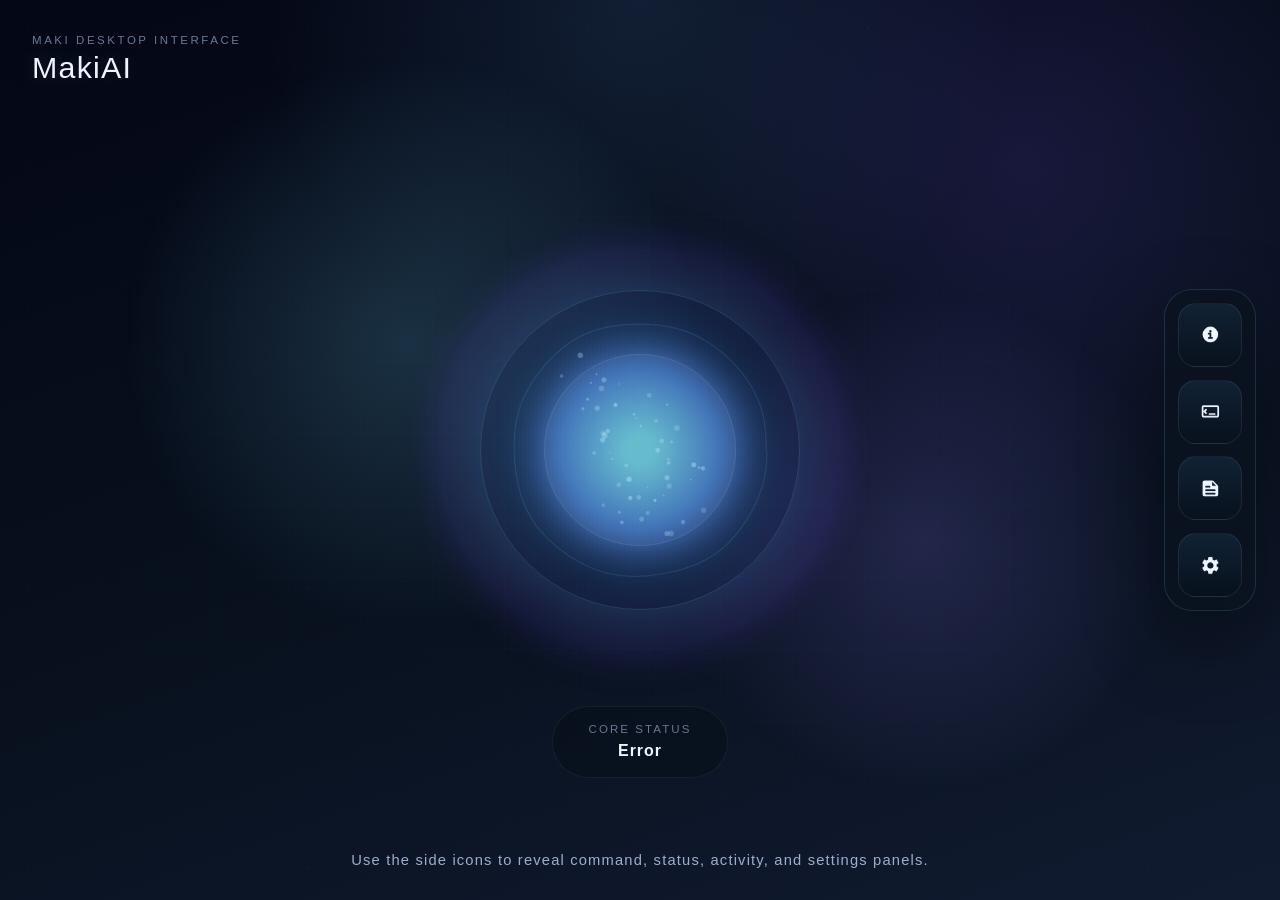
==== gui/web_ui/index.html @ 8d262a79 "Implement Reusable Modal for Forms" ====
<!DOCTYPE html>
<html lang="en">
<head>
    <meta charset="UTF-8">
    <meta name="viewport" content="width=device-width, initial-scale=1.0">
    <title>Maki Desktop UI</title>
    <link
        href="https://cdn.jsdelivr.net/npm/bootstrap@5.3.3/dist/css/bootstrap.min.css"
        rel="stylesheet"
        integrity="sha384-QWTKZyjpPEjISv5WaRU9OFeRpok6YctnYmDr5pNlyT2bRjXh0JMhjY6hW+ALEwIH"
        crossorigin="anonymous"
    >
    <link rel="stylesheet" href="./css/style.css">
</head>
<body>
    <div class="app-shell">
        <div class="background-grid"></div>
        <div class="background-glow background-glow-a"></div>
        <div class="background-glow background-glow-b"></div>

        <button
            class="scene-backdrop"
            id="scene-backdrop"
            type="button"
            aria-label="Close open panels"
            hidden
        ></button>

        <nav class="control-dock glass-panel" aria-label="Interface controls">
            <button
                class="dock-button"
                id="status-toggle"
                data-panel-target="status-panel"
                type="button"
                aria-label="Toggle status panel"
                aria-controls="status-panel"
                aria-expanded="false"
                title="Status"
            >
                <svg viewBox="0 0 24 24" aria-hidden="true">
                    <path d="M12 3a9 9 0 1 0 9 9 9.01 9.01 0 0 0-9-9Zm0 4a1.4 1.4 0 1 1-1.4 1.4A1.4 1.4 0 0 1 12 7Zm2 10h-4a1 1 0 0 1 0-2h1v-3h-1a1 1 0 0 1 0-2h2a1 1 0 0 1 1 1v4h1a1 1 0 0 1 0 2Z"></path>
                </svg>
            </button>
            <button
                class="dock-button"
                id="command-toggle"
                data-panel-target="command-panel"
                type="button"
                aria-label="Toggle command panel"
                aria-controls="command-panel"
                aria-expanded="false"
                title="Command"
            >
                <svg viewBox="0 0 24 24" aria-hidden="true">
                    <path d="M4 5h16a2 2 0 0 1 2 2v10a2 2 0 0 1-2 2H4a2 2 0 0 1-2-2V7a2 2 0 0 1 2-2Zm0 2v10h16V7Zm3.71 2.29a1 1 0 0 1 0 1.42L6.41 12l1.3 1.29a1 1 0 0 1-1.42 1.42l-2-2a1 1 0 0 1 0-1.42l2-2a1 1 0 0 1 1.42 0ZM11 14h6a1 1 0 0 1 0 2h-6a1 1 0 0 1 0-2Z"></path>
                </svg>
            </button>
            <button
                class="dock-button"
                id="activity-toggle"
                data-panel-target="activity-panel"
                type="button"
                aria-label="Toggle recent activity panel"
                aria-controls="activity-panel"
                aria-expanded="false"
                title="Activity"
            >
                <svg viewBox="0 0 24 24" aria-hidden="true">
                    <path d="M5 3a2 2 0 0 0-2 2v14a2 2 0 0 0 2 2h14a2 2 0 0 0 2-2V9.83a2 2 0 0 0-.59-1.41l-4.83-4.83A2 2 0 0 0 14.17 3Zm9 1.41L18.59 9H15a1 1 0 0 1-1-1Zm-7 8.59h10a1 1 0 0 1 0 2H7a1 1 0 0 1 0-2Zm0-4h4a1 1 0 0 1 0 2H7a1 1 0 0 1 0-2Zm0 8h10a1 1 0 0 1 0 2H7a1 1 0 0 1 0-2Z"></path>
                </svg>
            </button>
            <button
                class="dock-button"
                id="settings-toggle"
                data-panel-target="settings-panel"
                type="button"
                aria-label="Toggle settings panel"
                aria-controls="settings-panel"
                aria-expanded="false"
                title="Settings"
            >
                <svg viewBox="0 0 24 24" aria-hidden="true">
                    <path d="M19.14 12.94c.04-.3.06-.61.06-.94 0-.32-.02-.64-.07-.94l2.03-1.58a.49.49 0 0 0 .12-.61l-1.92-3.32a.488.488 0 0 0-.59-.22l-2.39.96c-.5-.38-1.03-.7-1.62-.94l-.36-2.54a.484.484 0 0 0-.48-.41h-3.84c-.24 0-.43.17-.47.41l-.36 2.54c-.59.24-1.13.57-1.62.94l-2.39-.96c-.22-.08-.47 0-.59.22L2.74 8.87c-.12.21-.08.47.12.61l2.03 1.58c-.05.3-.09.63-.09.94s.02.64.07.94l-2.03 1.58a.49.49 0 0 0-.12.61l1.92 3.32c.12.22.37.29.59.22l2.39-.96c.5.38 1.03.7 1.62.94l.36 2.54c.05.24.24.41.48.41h3.84c.24 0 .44-.17.47-.41l.36-2.54c.59-.24 1.13-.56 1.62-.94l2.39.96c.22.08.47 0 .59-.22l1.92-3.32c.12-.22.07-.47-.12-.61l-2.01-1.58zM12 15.6c-1.98 0-3.6-1.62-3.6-3.6s1.62-3.6 3.6-3.6 3.6 1.62 3.6 3.6-1.62 3.6-3.6 3.6z"></path>
                </svg>
            </button>
        </nav>

        <main class="scene-shell">
            <div class="scene-brand">
                <p class="scene-kicker mb-0">Maki Desktop Interface</p>
                <h1 class="brand-title mb-0">MakiAI</h1>
            </div>

            <section class="orb-stage" id="orb-stage">
                <canvas id="orb-canvas" aria-hidden="true"></canvas>
                <div class="orb-core-ring orb-core-ring-outer"></div>
                <div class="orb-core-ring orb-core-ring-inner"></div>
                <div class="orb-caption">
                    <span class="orb-caption-label">Core Status</span>
                    <strong id="orb-caption-value">Ready</strong>
                </div>
            </section>

            <p class="scene-hint mb-0">Use the side icons to reveal command, status, activity, and settings panels.</p>
        </main>

        <aside class="panel-sheet panel-sheet-status glass-panel" id="status-panel" hidden>
            <div class="panel-header">
                <div>
                    <p class="panel-kicker mb-1">System Status</p>
                    <h2 class="panel-title mb-0">Assistant state</h2>
                </div>
                <button class="panel-close" type="button" data-close-panel aria-label="Close status panel">
                    <span aria-hidden="true">&times;</span>
                </button>
            </div>

            <div class="panel-body">
                <div class="status-pill status-pill-panel" id="status-pill" data-state="ready">
                    <span class="status-dot"></span>
                    <span id="status-label">Preparing desktop bridge...</span>
                </div>

                <div class="status-card-grid">
                    <article class="status-card glass-subpanel">
                        <span class="status-card-label">Mode</span>
                        <strong id="status-mode">Desktop Interface</strong>
                    </article>
                    <article class="status-card glass-subpanel">
                        <span class="status-card-label">Session</span>
                        <strong>Live Native Bridge</strong>
                    </article>
                </div>
            </div>
        </aside>

        <aside class="panel-sheet panel-sheet-command glass-panel" id="command-panel" hidden>
            <div class="panel-header">
                <div>
                    <p class="panel-kicker mb-1">Command Console</p>
                    <h2 class="panel-title mb-0">Send a message to Maki</h2>
                </div>
                <button class="panel-close" type="button" data-close-panel aria-label="Close command panel">
                    <span aria-hidden="true">&times;</span>
                </button>
            </div>

            <div class="panel-body">
                <p class="panel-copy mb-0">
                    Voice standby is active. Type here to send manual commands or questions.
                </p>

                <div class="command-input-group">
                    <button
                        class="btn action-btn mic-btn"
                        id="mic-button"
                        type="button"
                        aria-label="Pause voice standby"
                        title="Pause voice standby"
                    >
                        <svg viewBox="0 0 24 24" aria-hidden="true">
                            <path d="M12 15a3 3 0 0 0 3-3V7a3 3 0 1 0-6 0v5a3 3 0 0 0 3 3Zm5-3a1 1 0 1 1 2 0 7 7 0 0 1-6 6.93V21h3a1 1 0 1 1 0 2H8a1 1 0 1 1 0-2h3v-2.07A7 7 0 0 1 5 12a1 1 0 0 1 2 0 5 5 0 0 0 10 0Z"></path>
                        </svg>
                    </button>
                    <input
                        type="text"
                        class="form-control command-input"
                        id="command-input"
                        placeholder="Type a command, question, or note for Maki..."
                        autocomplete="off"
                    >
                    <button class="btn action-btn send-btn" id="send-button" type="button">
                        <span>Send</span>
                        <svg viewBox="0 0 24 24" aria-hidden="true">
                            <path d="M3.4 20.4 21 12 3.4 3.6 3 10l12 2-12 2 .4 6.4Z"></path>
                        </svg>
                    </button>
                </div>
            </div>
        </aside>

        <aside class="panel-sheet panel-sheet-activity glass-panel" id="activity-panel" hidden>
            <div class="panel-header">
                <div>
                    <p class="panel-kicker mb-1">Recent Activity</p>
                    <h2 class="panel-title mb-0">Current desktop session</h2>
                </div>
                <div class="panel-actions">
                    <span class="activity-count" id="activity-count">0</span>
                    <button class="panel-close" type="button" data-close-panel aria-label="Close activity panel">
                        <span aria-hidden="true">&times;</span>
                    </button>
                </div>
            </div>

            <div class="panel-body panel-body-scroll" id="activity-scroll-wrap">
                <ul class="activity-list" id="activity-list" aria-live="polite"></ul>
            </div>
        </aside>

        <aside class="panel-sheet panel-sheet-settings glass-panel" id="settings-panel" hidden>
            <div class="panel-header">
                <div>
                    <p class="panel-kicker mb-1">Preferences & Core Config</p>
                    <h2 class="panel-title mb-0">Settings</h2>
                </div>
                <button class="panel-close" type="button" data-close-panel aria-label="Close settings panel">
                    <span aria-hidden="true">&times;</span>
                </button>
            </div>

            <div class="panel-body panel-body-scroll" id="settings-scroll-wrap">
                <form id="settings-form" class="settings-form" onsubmit="event.preventDefault();">
                    
                    <div class="settings-group glass-subpanel">
                        <h3 class="settings-group-title">
                            <svg viewBox="0 0 24 24" class="group-icon"><path d="M12 2a5 5 0 1 0 5 5 5 5 0 0 0-5-5Zm0 12c-4.42 0-8 2.69-8 6v2h16v-2c0-3.31-3.58-6-8-6Z"/></svg>
                            General & Voice Controls
                        </h3>
                        <div class="form-item">
                            <label for="setting-app-name" class="form-label">Assistant Name</label>
                            <input type="text" id="setting-app-name" class="form-control" placeholder="MakiAI">
                        </div>
                        <div class="form-item">
                            <label for="setting-wake-word" class="form-label">Wake Word</label>
                            <input type="text" id="setting-wake-word" class="form-control" placeholder="Hey Maki">
                        </div>
                        <div class="form-item">
                            <label for="setting-ptt-hotkey" class="form-label">Push-to-Talk (PTT) Hotkey</label>
                            <input type="text" id="setting-ptt-hotkey" class="form-control" placeholder="right alt">
                            <small class="form-hint">Hold to talk with lapel mic (e.g. right alt, ctrl+space, f8)</small>
                        </div>
                    </div>

                    <div class="settings-group glass-subpanel">
                        <h3 class="settings-group-title">
                            <svg viewBox="0 0 24 24" class="group-icon"><path d="M19 3H5a2 2 0 0 0-2 2v14a2 2 0 0 0 2 2h14a2 2 0 0 0 2-2V5a2 2 0 0 0-2-2Zm-7 3a2 2 0 1 1-2 2 2 2 0 0 1 2-2Zm-4 9v-1c0-1.33 2.67-2 4-2s4 .67 4 2v1H8Z"/></svg>
                            AI Intelligence Models
                        </h3>
                        <div class="form-item">
                            <label for="setting-gemini-key" class="form-label">Google Gemini API Key</label>
                            <div class="password-input-wrap">
                                <input type="password" id="setting-gemini-key" class="form-control" placeholder="AIzaSy...">
                                <button type="button" class="btn-toggle-vis" data-target="setting-gemini-key" title="Toggle visibility">&#128065;</button>
                            </div>
                        </div>
                        <div class="form-item">
                            <label for="setting-groq-key" class="form-label">Groq API Key (Fast Fallback)</label>
                            <div class="password-input-wrap">
                                <input type="password" id="setting-groq-key" class="form-control" placeholder="gsk_...">
                                <button type="button" class="btn-toggle-vis" data-target="setting-groq-key" title="Toggle visibility">&#128065;</button>
                            </div>
                        </div>
                    </div>

                    <div class="settings-group glass-subpanel">
                        <h3 class="settings-group-title">
                            <svg viewBox="0 0 24 24" class="group-icon"><path d="M3 9v6h4l5 5V4L7 9H3Zm13.5 3A4.5 4.5 0 0 0 14 7.97v8.05c1.48-.73 2.5-2.25 2.5-4.02ZM14 3.23v2.06c2.89.86 5 3.54 5 6.71s-2.11 5.85-5 6.71v2.06c4.01-.91 7-4.49 7-8.77s-2.99-7.86-7-8.77Z"/></svg>
                            ElevenLabs Voice Synthesis
                        </h3>
                        <div class="form-item">
                            <label for="setting-eleven-key" class="form-label">ElevenLabs API Key</label>
                            <div class="password-input-wrap">
                                <input type="password" id="setting-eleven-key" class="form-control" placeholder="sk_...">
                                <button type="button" class="btn-toggle-vis" data-target="setting-eleven-key" title="Toggle visibility">&#128065;</button>
                            </div>
                        </div>
                        <div class="form-item">
                            <label for="setting-eleven-voice" class="form-label">Voice ID</label>
                            <input type="text" id="setting-eleven-voice" class="form-control" placeholder="CwhRBWXzGAHq8TQ4Fs17">
                        </div>
                        <div class="form-check form-switch mt-2">
                            <input class="form-check-input" type="checkbox" id="setting-tts-fallback" checked>
                            <label class="form-check-label" for="setting-tts-fallback">Enable Local TTS Fallback</label>
                        </div>
                    </div>

                    <div class="settings-group glass-subpanel">
                        <h3 class="settings-group-title">
                            <svg viewBox="0 0 24 24" class="group-icon"><path d="M4 6H2v14c0 1.1.9 2 2 2h14v-2H4V6Zm16-4H8c-1.1 0-2 .9-2 2v12c0 1.1.9 2 2 2h12c1.1 0 2-.9 2-2V4c0-1.1-.9-2-2-2Zm0 14H8V4h12v12Z"/></svg>
                            Knowledge Base
                        </h3>
                        <div class="form-item">
                            <label for="setting-kb-path" class="form-label">Knowledge Base Folder</label>
                            <input type="text" id="setting-kb-path" class="form-control" placeholder="C:\Knowledge-Base">
                        </div>
                    </div>

                    <div class="settings-footer">
                        <div id="settings-status-msg" class="settings-status-msg" hidden></div>
                        <button type="button" class="btn action-btn send-btn w-100" id="save-settings-btn">
                            <span>Save Configuration</span>
                            <svg viewBox="0 0 24 24" aria-hidden="true" style="width: 1.1rem; height: 1.1rem;">
                                <path d="M9 16.17 4.83 12l-1.42 1.41L9 19 21 7l-1.41-1.41L9 16.17Z"/>
                            </svg>
                        </button>
                    </div>

                </form>
            </div>
        </aside>

        <!-- Situational Interactive Modal Component -->
        <div class="modal-overlay" id="interactive-modal-overlay" hidden>
            <div class="interactive-modal glass-panel" id="deadline-modal-card">
                <div class="modal-header">
                    <div class="d-flex align-items-center gap-2">
                        <div class="modal-icon-badge">
                            <svg viewBox="0 0 24 24" class="modal-header-icon"><path d="M19 4h-1V2h-2v2H8V2H6v2H5c-1.11 0-1.99.9-1.99 2L3 20a2 2 0 0 0 2 2h14c1.1 0 2-.9 2-2V6c0-1.1-.9-2-2-2zm0 16H5V10h14v10zm0-12H5V6h14v2zm-7 5h5v5h-5z"/></svg>
                        </div>
                        <div>
                            <p class="panel-kicker mb-0">Situational Action</p>
                            <h3 class="modal-title mb-0" id="modal-heading">Add Deadline</h3>
                        </div>
                    </div>
                    <button class="panel-close" id="modal-close-btn" type="button" aria-label="Close dialog">
                        <span aria-hidden="true">&times;</span>
                    </button>
                </div>

                <div class="modal-body">
                    <form id="deadline-form" onsubmit="event.preventDefault();">
                        <!-- Category Selector Pills -->
                        <div class="form-group mb-3">
                            <label class="form-label text-muted small mb-2">Category</label>
                            <div class="category-pills" id="category-pills">
                                <button type="button" class="category-pill active" data-category="School">
                                    <span class="pill-icon">🎓</span> School
                                </button>
                                <button type="button" class="category-pill" data-category="Work">
                                    <span class="pill-icon">💼</span> Work / Client
                                </button>
                                <button type="button" class="category-pill" data-category="Projects">
                                    <span class="pill-icon">🚀</span> Projects
                                </button>
                                <button type="button" class="category-pill" data-category="Personal">
                                    <span class="pill-icon">👤</span> Personal
                                </button>
                            </div>
                        </div>

                        <!-- Title Input -->
                        <div class="form-group mb-3">
                            <label for="modal-deadline-title" class="form-label text-muted small mb-1">Title / Task</label>
                            <input type="text" id="modal-deadline-title" class="form-control" placeholder="e.g. Capstone Chapter 4 Submission" required>
                        </div>

                        <!-- Date & Time Row -->
                        <div class="row g-2 mb-3">
                            <div class="col-7">
                                <label for="modal-deadline-date" class="form-label text-muted small mb-1">Due Date</label>
                                <input type="date" id="modal-deadline-date" class="form-control" required>
                            </div>
                            <div class="col-5">
                                <label for="modal-deadline-time" class="form-label text-muted small mb-1">Time</label>
                                <input type="time" id="modal-deadline-time" class="form-control" value="23:59">
                            </div>
                        </div>

                        <!-- Priority Selector -->
                        <div class="form-group mb-4">
                            <label class="form-label text-muted small mb-2">Priority</label>
                            <div class="priority-selector" id="priority-selector">
                                <label class="priority-opt">
                                    <input type="radio" name="deadline-priority" value="Low">
                                    <span class="priority-badge low">Low</span>
                                </label>
                                <label class="priority-opt">
                                    <input type="radio" name="deadline-priority" value="Normal" checked>
                                    <span class="priority-badge normal">Normal</span>
                                </label>
                                <label class="priority-opt">
                                    <input type="radio" name="deadline-priority" value="Urgent">
                                    <span class="priority-badge urgent">🔴 Urgent</span>
                                </label>
                            </div>
                        </div>

                        <!-- Footer Actions -->
                        <div class="modal-footer-actions d-flex gap-2 justify-content-end">
                            <button type="button" class="btn btn-outline-secondary modal-btn-cancel" id="modal-cancel-btn">
                                Cancel
                            </button>
                            <button type="button" class="btn action-btn send-btn modal-btn-save" id="modal-save-btn">
                                <span>Save to Deadlines 💾</span>
                            </button>
                        </div>
                    </form>
                </div>
            </div>
        </div>
    </div>

    <script src="./js/orb.js"></script>
    <script src="./js/app.js"></script>
</body>
</html>
---- gui/web_ui/css/style.css ----
:root {
    --bg-0: #040715;
    --bg-1: #08101d;
    --bg-2: #111b30;
    --panel: rgba(10, 18, 30, 0.72);
    --panel-border: rgba(120, 208, 255, 0.16);
    --text-main: #eef5ff;
    --text-soft: #9caecc;
    --text-faint: #697892;
    --accent: #76d7ff;
    --accent-strong: #3eb6ff;
    --accent-warm: #8e7dff;
    --success: #76ffcf;
    --warning: #ffc96e;
    --danger: #ff7a9d;
    --shadow: 0 30px 80px rgba(0, 0, 0, 0.42);
    --glass-blur: blur(22px);
    --radius-xl: 28px;
    --radius-lg: 22px;
    --radius-md: 16px;
    --dock-size: 4rem;
    --transition: 180ms ease;
}

* {
    box-sizing: border-box;
}

html,
body {
    min-height: 100%;
}

body {
    margin: 0;
    color: var(--text-main);
    background:
        radial-gradient(circle at top, rgba(104, 176, 255, 0.12), transparent 34%),
        radial-gradient(circle at 80% 18%, rgba(125, 85, 255, 0.14), transparent 28%),
        linear-gradient(160deg, var(--bg-0) 0%, var(--bg-1) 48%, var(--bg-2) 100%);
    font-family: "Segoe UI Variable", "Bahnschrift", "Segoe UI", sans-serif;
    overflow: auto;
}

body::before {
    position: fixed;
    inset: 0;
    background-image:
        radial-gradient(circle at 20% 20%, rgba(255, 255, 255, 0.07) 0 1px, transparent 1px),
        radial-gradient(circle at 80% 70%, rgba(255, 255, 255, 0.04) 0 1px, transparent 1px);
    background-size: 140px 140px, 180px 180px;
    content: "";
    opacity: 0.28;
    pointer-events: none;
}

.app-shell {
    position: relative;
    min-height: 100vh;
    overflow: auto;
}

.background-grid,
.background-glow {
    pointer-events: none;
    position: absolute;
    inset: 0;
}

.background-grid {
    background-image:
        linear-gradient(rgba(118, 215, 255, 0.035) 1px, transparent 1px),
        linear-gradient(90deg, rgba(118, 215, 255, 0.035) 1px, transparent 1px);
    background-size: 72px 72px;
    mask-image: radial-gradient(circle at center, black 34%, transparent 84%);
    opacity: 0.42;
}

.background-glow-a {
    background: radial-gradient(circle at 32% 38%, rgba(118, 215, 255, 0.18), transparent 28%);
}

.background-glow-b {
    background: radial-gradient(circle at 72% 60%, rgba(142, 125, 255, 0.18), transparent 24%);
}

.scene-backdrop {
    position: fixed;
    inset: 0;
    z-index: 4;
    border: 0;
    padding: 0;
    background: rgba(3, 8, 18, 0.42);
    backdrop-filter: blur(10px);
    -webkit-backdrop-filter: blur(10px);
}

.scene-shell {
    position: relative;
    z-index: 1;
    min-height: 100vh;
    display: flex;
    flex-direction: column;
    align-items: center;
    justify-content: center;
    gap: 1.25rem;
    padding: 2rem 6rem;
    text-align: center;
}

.scene-brand {
    position: absolute;
    top: 2rem;
    left: 2rem;
    text-align: left;
}

.scene-kicker,
.panel-kicker,
.status-card-label {
    color: var(--text-faint);
    font-size: 0.72rem;
    text-transform: uppercase;
    letter-spacing: 0.22em;
}

.brand-title,
.panel-title {
    font-family: "Arial Nova", "Segoe UI Variable", sans-serif;
    letter-spacing: 0.04em;
}

.brand-title {
    font-size: 1.9rem;
    text-shadow: 0 0 22px rgba(118, 215, 255, 0.18);
}

.scene-hint {
    position: absolute;
    bottom: 1.8rem;
    color: var(--text-soft);
    font-size: 0.92rem;
    letter-spacing: 0.08em;
}

.glass-panel,
.glass-subpanel {
    background: var(--panel);
    border: 1px solid var(--panel-border);
    box-shadow: var(--shadow);
    backdrop-filter: var(--glass-blur);
    -webkit-backdrop-filter: var(--glass-blur);
}

.glass-panel {
    border-radius: var(--radius-xl);
}

.glass-subpanel {
    border-radius: var(--radius-lg);
}

.control-dock {
    position: fixed;
    top: 50%;
    right: 1.5rem;
    z-index: 6;
    transform: translateY(-50%);
    display: flex;
    flex-direction: column;
    gap: 0.8rem;
    padding: 0.8rem;
}

.dock-button {
    width: var(--dock-size);
    height: var(--dock-size);
    border: 1px solid rgba(255, 255, 255, 0.08);
    border-radius: 18px;
    background: linear-gradient(180deg, rgba(18, 36, 56, 0.92), rgba(9, 17, 30, 0.92));
    color: var(--text-main);
    display: grid;
    place-items: center;
    transition: transform var(--transition), border-color var(--transition), box-shadow var(--transition), background var(--transition);
}

.dock-button svg {
    width: 1.3rem;
    height: 1.3rem;
    fill: currentColor;
}

.dock-button:hover,
.dock-button:focus-visible,
.dock-button.is-active {
    transform: translateX(-2px);
    border-color: rgba(118, 215, 255, 0.34);
    color: var(--accent);
    box-shadow: 0 16px 32px rgba(0, 0, 0, 0.26);
}

.orb-stage {
    position: relative;
    width: min(72vw, 44rem);
    min-height: min(72vw, 44rem);
    display: grid;
    place-items: center;
}

#orb-canvas {
    width: min(100%, 36rem);
    aspect-ratio: 1;
    display: block;
    filter: saturate(112%);
}

.orb-core-ring {
    position: absolute;
    border-radius: 999px;
    pointer-events: none;
}

.orb-core-ring-outer {
    width: min(56%, 20rem);
    aspect-ratio: 1;
    border: 1px solid rgba(118, 215, 255, 0.16);
    box-shadow: 0 0 60px rgba(118, 215, 255, 0.14);
}

.orb-core-ring-inner {
    width: min(38%, 12rem);
    aspect-ratio: 1;
    border: 1px solid rgba(255, 255, 255, 0.12);
    box-shadow: inset 0 0 28px rgba(255, 255, 255, 0.08);
}

.orb-caption {
    position: absolute;
    bottom: 1.5rem;
    left: 50%;
    transform: translateX(-50%);
    min-width: 11rem;
    padding: 0.9rem 1.1rem;
    border-radius: 999px;
    background: rgba(7, 14, 24, 0.52);
    border: 1px solid rgba(255, 255, 255, 0.06);
}

.orb-caption-label {
    display: block;
    color: var(--text-faint);
    font-size: 0.72rem;
    letter-spacing: 0.18em;
    text-transform: uppercase;
}

.orb-caption strong {
    font-size: 1rem;
    letter-spacing: 0.06em;
}

/* ─── Panel Sheets ────────────────────────────────────────────────────────── */

.panel-sheet {
    position: fixed;
    z-index: 7;
    opacity: 0;
    visibility: hidden;
    pointer-events: none;
    transition: opacity var(--transition), transform var(--transition), visibility var(--transition);
}

.panel-sheet.is-open {
    opacity: 1;
    visibility: visible;
    pointer-events: auto;
}

.panel-sheet-status {
    top: 1.5rem;
    left: 1.5rem;
    width: min(22rem, calc(100vw - 6rem));
    transform: translateY(-12px);
}

.panel-sheet-status.is-open {
    transform: translateY(0);
}

.panel-sheet-command {
    left: 50%;
    bottom: 1.5rem;
    width: min(46rem, calc(100vw - 7rem));
    transform: translateX(-50%) translateY(16px);
}

.panel-sheet-command.is-open {
    transform: translateX(-50%) translateY(0);
}

.panel-sheet-activity {
    top: 1.5rem;
    right: calc(1.5rem + var(--dock-size) + 1rem);
    bottom: 1.5rem;
    width: min(24rem, calc(100vw - 8rem));
    transform: translateX(18px);
    display: flex;
    flex-direction: column;
}

.panel-sheet-activity.is-open {
    transform: translateX(0);
}

.panel-sheet-settings {
    top: 1.5rem;
    right: calc(1.5rem + var(--dock-size) + 1rem);
    bottom: 1.5rem;
    width: min(30rem, calc(100vw - 8rem));
    transform: translateX(18px);
    display: flex;
    flex-direction: column;
}

.panel-sheet-settings.is-open {
    transform: translateX(0);
}

.panel-header {
    display: flex;
    align-items: flex-start;
    justify-content: space-between;
    gap: 1rem;
    padding: 1.2rem 1.25rem 0;
}

.panel-title {
    font-size: 1.5rem;
}

.panel-actions {
    display: flex;
    align-items: center;
    gap: 0.75rem;
}

.panel-body {
    padding: 1.2rem 1.25rem 1.25rem;
    display: flex;
    flex-direction: column;
    gap: 1rem;
}

.panel-body-scroll {
    flex: 1 1 auto;
    min-height: 0;
    overflow-y: auto;
    padding-top: 1rem;
}

.panel-copy {
    color: var(--text-soft);
    font-size: 0.95rem;
    line-height: 1.6;
}

.panel-close {
    width: 2.35rem;
    height: 2.35rem;
    border: 1px solid rgba(255, 255, 255, 0.08);
    border-radius: 14px;
    background: rgba(255, 255, 255, 0.04);
    color: var(--text-main);
    display: grid;
    place-items: center;
    font-size: 1.4rem;
    line-height: 1;
    transition: transform var(--transition), border-color var(--transition);
}

.panel-close:hover,
.panel-close:focus-visible {
    transform: translateY(-1px);
    border-color: rgba(118, 215, 255, 0.34);
}

/* ─── Status Pill & Cards ─────────────────────────────────────────────────── */

.status-pill {
    display: inline-flex;
    align-items: center;
    gap: 0.65rem;
    padding: 0.75rem 0.95rem;
    border-radius: 999px;
    border: 1px solid rgba(255, 255, 255, 0.08);
    background: rgba(255, 255, 255, 0.05);
    font-size: 0.92rem;
    color: var(--text-main);
}

.status-pill-panel {
    width: fit-content;
}

.status-pill[data-state="ready"] .status-dot {
    background: var(--accent);
    box-shadow: 0 0 14px rgba(118, 215, 255, 0.78);
}

.status-pill[data-state="listening"] .status-dot {
    background: var(--success);
    box-shadow: 0 0 16px rgba(118, 255, 207, 0.85);
}

.status-pill[data-state="processing"] .status-dot {
    background: var(--warning);
    box-shadow: 0 0 16px rgba(255, 201, 110, 0.85);
}

.status-pill[data-state="error"] .status-dot {
    background: var(--danger);
    box-shadow: 0 0 16px rgba(255, 122, 157, 0.85);
}

.status-pill[data-speaking="true"] .status-dot {
    animation: speaking-dot-pulse 360ms ease-in-out infinite alternate;
}

.status-dot {
    width: 0.72rem;
    height: 0.72rem;
    border-radius: 999px;
    flex: 0 0 auto;
}

@keyframes speaking-dot-pulse {
    from {
        transform: scale(1);
        box-shadow: 0 0 16px rgba(118, 215, 255, 0.85);
    }
    to {
        transform: scale(1.35);
        box-shadow: 0 0 26px rgba(118, 255, 207, 0.92);
    }
}

.status-card-grid {
    display: grid;
    grid-template-columns: repeat(2, minmax(0, 1fr));
    gap: 0.85rem;
}

.status-card {
    padding: 1rem;
    display: flex;
    flex-direction: column;
    gap: 0.55rem;
}

.status-card strong {
    font-size: 1rem;
}

/* ─── Command Input ──────────────────────────────────────────────────────── */

.command-input-group {
    display: grid;
    grid-template-columns: auto 1fr auto;
    gap: 0.8rem;
    align-items: stretch;
    width: 100%;
    min-width: 0;
}

.command-input-group > * {
    border-radius: 18px !important;
}

.command-input {
    width: 100%;
    min-width: 0;
    min-height: 3.7rem;
    padding: 0 1.1rem;
    border: 1px solid rgba(255, 255, 255, 0.08);
    background: rgba(255, 255, 255, 0.04);
    color: var(--text-main);
    font-size: 1rem;
}

.command-input::placeholder {
    color: rgba(238, 245, 255, 0.46);
}

.command-input:focus {
    color: var(--text-main);
    background: rgba(255, 255, 255, 0.06);
    border-color: rgba(118, 215, 255, 0.45);
    box-shadow: 0 0 0 0.25rem rgba(118, 215, 255, 0.12);
}

.action-btn {
    min-height: 3.7rem;
    border: 1px solid rgba(255, 255, 255, 0.08);
    background: linear-gradient(180deg, rgba(18, 36, 56, 0.95), rgba(10, 18, 30, 0.95));
    color: var(--text-main);
    display: inline-flex;
    align-items: center;
    justify-content: center;
    gap: 0.65rem;
    padding: 0 1.1rem;
    transition: transform var(--transition), border-color var(--transition), box-shadow var(--transition), background var(--transition);
}

.action-btn:hover,
.action-btn:focus-visible {
    color: var(--text-main);
    transform: translateY(-1px);
    border-color: rgba(118, 215, 255, 0.36);
    box-shadow: 0 12px 28px rgba(0, 0, 0, 0.24);
}

.action-btn:disabled {
    opacity: 0.68;
    transform: none;
}

.action-btn svg {
    width: 1.12rem;
    height: 1.12rem;
    fill: currentColor;
}

.mic-btn {
    width: 3.7rem;
    min-width: 3.7rem;
    padding: 0;
}

.mic-btn.is-active {
    border-color: rgba(118, 255, 207, 0.38);
    background: linear-gradient(180deg, rgba(18, 52, 46, 0.98), rgba(8, 24, 22, 0.98));
    box-shadow: 0 0 26px rgba(118, 255, 207, 0.18);
}

.send-btn {
    min-width: 7.25rem;
    justify-self: stretch;
}

/* ─── Activity Log ───────────────────────────────────────────────────────── */

.activity-count {
    display: inline-flex;
    align-items: center;
    justify-content: center;
    min-width: 2.25rem;
    padding: 0.4rem 0.75rem;
    border-radius: 999px;
    background: rgba(118, 215, 255, 0.1);
    border: 1px solid rgba(118, 215, 255, 0.2);
    color: var(--accent);
    font-size: 0.82rem;
    letter-spacing: 0.08em;
    text-transform: uppercase;
}

.activity-list {
    margin: 0;
    padding: 0;
    list-style: none;
    display: flex;
    flex-direction: column;
    gap: 0.85rem;
}

.activity-item {
    padding: 0.9rem 1rem;
    border-radius: 18px;
    border: 1px solid rgba(255, 255, 255, 0.06);
    background: rgba(255, 255, 255, 0.04);
}

.activity-item[data-type="assistant"] {
    border-color: rgba(118, 215, 255, 0.16);
    background: rgba(118, 215, 255, 0.06);
}

.activity-item[data-type="user"] {
    border-color: rgba(157, 123, 255, 0.16);
    background: rgba(157, 123, 255, 0.08);
}

.activity-meta {
    display: flex;
    align-items: center;
    justify-content: space-between;
    gap: 0.8rem;
    margin-bottom: 0.45rem;
    font-size: 0.76rem;
    text-transform: uppercase;
    letter-spacing: 0.14em;
    color: var(--text-faint);
}

.activity-text {
    margin: 0;
    color: var(--text-main);
    line-height: 1.55;
}

.activity-empty {
    padding: 1rem;
    border-radius: 18px;
    border: 1px dashed rgba(255, 255, 255, 0.12);
    color: var(--text-soft);
    text-align: center;
}

/* ─── Settings Form ──────────────────────────────────────────────────────── */

.settings-form {
    display: flex;
    flex-direction: column;
    gap: 1.1rem;
}

.settings-group {
    padding: 1.1rem 1.2rem;
    display: flex;
    flex-direction: column;
    gap: 0.85rem;
}

.settings-group-title {
    font-size: 0.95rem;
    font-weight: 600;
    color: var(--accent);
    margin: 0;
    display: flex;
    align-items: center;
    gap: 0.55rem;
}

.group-icon {
    width: 1.15rem;
    height: 1.15rem;
    fill: currentColor;
}

.form-item {
    display: flex;
    flex-direction: column;
    gap: 0.35rem;
}

.form-label {
    font-size: 0.82rem;
    color: var(--text-soft);
    margin: 0;
    font-weight: 500;
}

.form-hint {
    font-size: 0.74rem;
    color: var(--text-faint);
}

.form-control {
    background: rgba(255, 255, 255, 0.05);
    border: 1px solid rgba(255, 255, 255, 0.08);
    color: var(--text-main);
    border-radius: 14px;
    padding: 0.65rem 0.95rem;
    font-size: 0.92rem;
}

.form-control:focus {
    background: rgba(255, 255, 255, 0.08);
    border-color: rgba(118, 215, 255, 0.45);
    color: var(--text-main);
    box-shadow: 0 0 0 0.2rem rgba(118, 215, 255, 0.12);
}

.form-control::placeholder {
    color: rgba(238, 245, 255, 0.35);
}

.password-input-wrap {
    position: relative;
    display: flex;
    align-items: center;
}

.password-input-wrap .form-control {
    padding-right: 2.5rem;
}

.btn-toggle-vis {
    position: absolute;
    right: 0.6rem;
    background: transparent;
    border: 0;
    color: var(--text-soft);
    cursor: pointer;
    font-size: 1.05rem;
    line-height: 1;
    padding: 0.25rem;
    transition: color var(--transition);
}

.btn-toggle-vis:hover {
    color: var(--accent);
}

.settings-footer {
    display: flex;
    flex-direction: column;
    gap: 0.75rem;
    padding: 0.5rem 0 1rem;
}

.settings-status-msg {
    padding: 0.65rem 0.95rem;
    border-radius: var(--radius-md);
    font-size: 0.86rem;
    text-align: center;
    background: rgba(118, 255, 207, 0.12);
    border: 1px solid rgba(118, 255, 207, 0.35);
    color: var(--success);
}

.settings-status-msg.is-error {
    background: rgba(255, 122, 157, 0.12);
    border-color: rgba(255, 122, 157, 0.35);
    color: var(--danger);
}

.panel-body-scroll::-webkit-scrollbar {
    width: 0.55rem;
}

.panel-body-scroll::-webkit-scrollbar-thumb {
    border-radius: 999px;
    background: rgba(118, 215, 255, 0.24);
}

/* ─── Responsive Media Queries ───────────────────────────────────────────── */

@media (max-width: 991px) {
    .scene-shell {
        padding: 2rem 4.5rem 2.5rem 2rem;
    }

    .scene-brand {
        position: static;
        text-align: center;
    }

    .scene-hint {
        position: static;
    }

    .orb-stage {
        width: min(80vw, 34rem);
        min-height: min(80vw, 34rem);
    }

    .panel-sheet-status {
        left: 1rem;
        width: min(22rem, calc(100vw - 5rem));
    }

    .panel-sheet-command {
        width: min(42rem, calc(100vw - 5rem));
    }

    .panel-sheet-activity,
    .panel-sheet-settings {
        top: auto;
        right: 1rem;
        bottom: 1rem;
        left: 1rem;
        width: auto;
        height: min(28rem, calc(100vh - 8rem));
    }
}

@media (max-width: 767px) {
    .scene-shell {
        padding: 5.5rem 1rem 6rem;
    }

    .control-dock {
        top: auto;
        right: 50%;
        bottom: 1rem;
        transform: translateX(50%);
        flex-direction: row;
    }

    .panel-sheet-status,
    .panel-sheet-command,
    .panel-sheet-activity,
    .panel-sheet-settings {
        left: 1rem;
        right: 1rem;
        width: auto;
    }

    .panel-sheet-status {
        top: 1rem;
    }

    .panel-sheet-command {
        bottom: 6.5rem;
        transform: translateY(16px);
    }

    .panel-sheet-command.is-open {
        transform: translateY(0);
    }

    .panel-sheet-activity,
    .panel-sheet-settings {
        height: min(24rem, calc(100vh - 10rem));
    }

    .status-card-grid,
    .command-input-group {
        grid-template-columns: 1fr;
    }

    .mic-btn,
    .send-btn {
        width: 100%;
    }
}

/* ─── Situational Interactive Modal ────────────────────────────── */
[hidden],
.modal-overlay[hidden] {
    display: none !important;
}

.modal-overlay {
    position: fixed;
    inset: 0;
    z-index: 100;
    display: flex;
    align-items: center;
    justify-content: center;
    background: rgba(3, 7, 18, 0.65);
    backdrop-filter: blur(18px);
    -webkit-backdrop-filter: blur(18px);
    animation: fadeIn 200ms ease;
}

.interactive-modal {
    width: min(34rem, calc(100vw - 2rem));
    padding: 1.5rem;
    border-radius: var(--radius-lg);
    background: rgba(12, 22, 38, 0.94);
    border: 1px solid rgba(118, 215, 255, 0.28);
    box-shadow: 0 24px 60px rgba(0, 0, 0, 0.6), 0 0 30px rgba(118, 215, 255, 0.15);
    animation: modalPop 240ms cubic-bezier(0.16, 1, 0.3, 1);
}

@keyframes modalPop {
    from {
        opacity: 0;
        transform: scale(0.92) translateY(12px);
    }
    to {
        opacity: 1;
        transform: scale(1) translateY(0);
    }
}

.modal-icon-badge {
    width: 2.4rem;
    height: 2.4rem;
    border-radius: var(--radius-md);
    background: rgba(118, 215, 255, 0.12);
    border: 1px solid rgba(118, 215, 255, 0.3);
    display: flex;
    align-items: center;
    justify-content: center;
    color: var(--accent);
}

.modal-header-icon {
    width: 1.3rem;
    height: 1.3rem;
    fill: currentColor;
}

.modal-title {
    font-size: 1.15rem;
    font-weight: 700;
    color: var(--text-main);
    letter-spacing: -0.01em;
}

.category-pills {
    display: flex;
    flex-wrap: wrap;
    gap: 0.4rem;
}

.category-pill {
    background: rgba(255, 255, 255, 0.05);
    border: 1px solid rgba(255, 255, 255, 0.1);
    color: var(--text-soft);
    padding: 0.4rem 0.75rem;
    border-radius: 9999px;
    font-size: 0.82rem;
    font-weight: 600;
    cursor: pointer;
    transition: var(--transition);
    display: inline-flex;
    align-items: center;
    gap: 0.3rem;
}

.category-pill:hover {
    background: rgba(118, 215, 255, 0.12);
    border-color: rgba(118, 215, 255, 0.3);
    color: var(--text-main);
}

.category-pill.active {
    background: linear-gradient(135deg, rgba(62, 182, 255, 0.28), rgba(142, 125, 255, 0.28));
    border-color: var(--accent);
    color: #ffffff;
    box-shadow: 0 0 14px rgba(118, 215, 255, 0.3);
}

.priority-selector {
    display: flex;
    gap: 0.5rem;
}

.priority-opt {
    flex: 1;
    cursor: pointer;
    margin: 0;
}

.priority-opt input {
    display: none;
}

.priority-badge {
    display: block;
    text-align: center;
    padding: 0.45rem;
    border-radius: var(--radius-md);
    background: rgba(255, 255, 255, 0.04);
    border: 1px solid rgba(255, 255, 255, 0.08);
    font-size: 0.82rem;
    font-weight: 600;
    color: var(--text-soft);
    transition: var(--transition);
}

.priority-opt:hover .priority-badge {
    border-color: rgba(255, 255, 255, 0.2);
}

.priority-opt input:checked + .priority-badge.low {
    background: rgba(118, 255, 207, 0.15);
    border-color: var(--success);
    color: var(--success);
}

.priority-opt input:checked + .priority-badge.normal {
    background: rgba(118, 215, 255, 0.18);
    border-color: var(--accent);
    color: var(--accent);
}

.priority-opt input:checked + .priority-badge.urgent {
    background: rgba(255, 122, 157, 0.2);
    border-color: var(--danger);
    color: var(--danger);
}

.modal-btn-cancel {
    background: rgba(255, 255, 255, 0.06);
    border: 1px solid rgba(255, 255, 255, 0.12);
    color: var(--text-soft);
    border-radius: var(--radius-md);
    padding: 0.55rem 1.1rem;
    font-weight: 600;
}

.modal-btn-cancel:hover {
    background: rgba(255, 255, 255, 0.1);
    color: var(--text-main);
}

.modal-btn-save {
    padding: 0.55rem 1.25rem;
    border-radius: var(--radius-md);
    font-weight: 600;
}
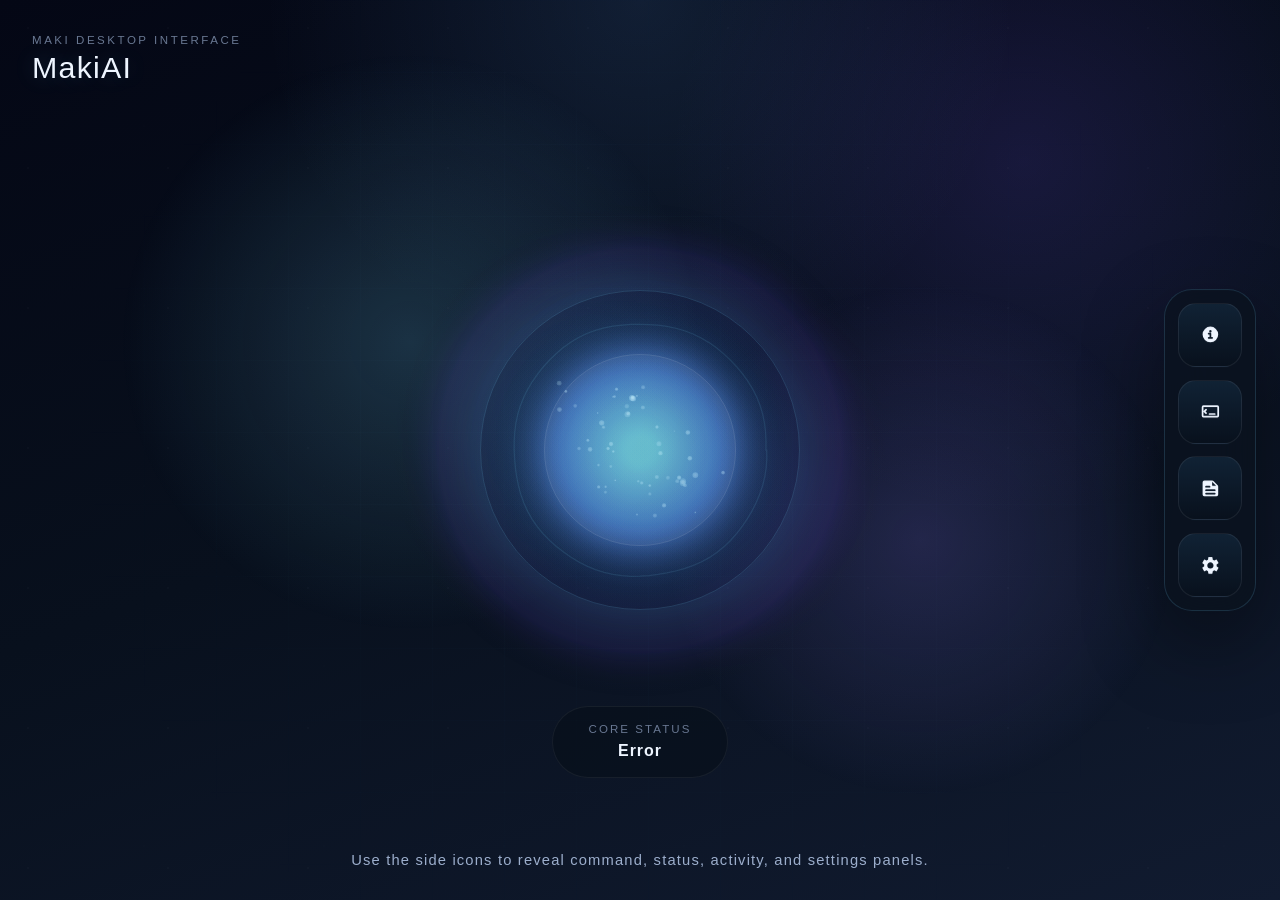
==== commit ea865d7e: "Partial update: Situational Modal Framework & Composio Cloud Integration * UI: Added interactive mod" ====
--- a/gui/web_ui/index.html
+++ b/gui/web_ui/index.html
@@ -302,14 +302,16 @@
 
         <!-- Situational Interactive Modal Component -->
         <div class="modal-overlay" id="interactive-modal-overlay" hidden>
-            <div class="interactive-modal glass-panel" id="deadline-modal-card">
+            <div class="interactive-modal glass-panel" id="situational-modal-card">
+                
+                <!-- Modal Header -->
                 <div class="modal-header">
                     <div class="d-flex align-items-center gap-2">
-                        <div class="modal-icon-badge">
-                            <svg viewBox="0 0 24 24" class="modal-header-icon"><path d="M19 4h-1V2h-2v2H8V2H6v2H5c-1.11 0-1.99.9-1.99 2L3 20a2 2 0 0 0 2 2h14c1.1 0 2-.9 2-2V6c0-1.1-.9-2-2-2zm0 16H5V10h14v10zm0-12H5V6h14v2zm-7 5h5v5h-5z"/></svg>
+                        <div class="modal-icon-badge" id="modal-header-icon-wrap">
+                            <svg viewBox="0 0 24 24" class="modal-header-icon" id="modal-header-icon"><path d="M19 4h-1V2h-2v2H8V2H6v2H5c-1.11 0-1.99.9-1.99 2L3 20a2 2 0 0 0 2 2h14c1.1 0 2-.9 2-2V6c0-1.1-.9-2-2-2zm0 16H5V10h14v10zm0-12H5V6h14v2zm-7 5h5v5h-5z"/></svg>
                         </div>
                         <div>
-                            <p class="panel-kicker mb-0">Situational Action</p>
+                            <p class="panel-kicker mb-0" id="modal-kicker">Situational Action</p>
                             <h3 class="modal-title mb-0" id="modal-heading">Add Deadline</h3>
                         </div>
                     </div>
@@ -319,33 +321,22 @@
                 </div>
 
                 <div class="modal-body">
-                    <form id="deadline-form" onsubmit="event.preventDefault();">
-                        <!-- Category Selector Pills -->
+                    
+                    <!-- 1. Deadline Form Template -->
+                    <form id="modal-form-deadline" class="situational-form" onsubmit="event.preventDefault();" hidden>
                         <div class="form-group mb-3">
                             <label class="form-label text-muted small mb-2">Category</label>
-                            <div class="category-pills" id="category-pills">
-                                <button type="button" class="category-pill active" data-category="School">
-                                    <span class="pill-icon">🎓</span> School
-                                </button>
-                                <button type="button" class="category-pill" data-category="Work">
-                                    <span class="pill-icon">💼</span> Work / Client
-                                </button>
-                                <button type="button" class="category-pill" data-category="Projects">
-                                    <span class="pill-icon">🚀</span> Projects
-                                </button>
-                                <button type="button" class="category-pill" data-category="Personal">
-                                    <span class="pill-icon">👤</span> Personal
-                                </button>
-                            </div>
-                        </div>
-
-                        <!-- Title Input -->
+                            <div class="category-pills" id="deadline-category-pills">
+                                <button type="button" class="category-pill active" data-category="School"><span class="pill-icon">🎓</span> School</button>
+                                <button type="button" class="category-pill" data-category="Work"><span class="pill-icon">💼</span> Work / Client</button>
+                                <button type="button" class="category-pill" data-category="Projects"><span class="pill-icon">🚀</span> Projects</button>
+                                <button type="button" class="category-pill" data-category="Personal"><span class="pill-icon">👤</span> Personal</button>
+                            </div>
+                        </div>
                         <div class="form-group mb-3">
                             <label for="modal-deadline-title" class="form-label text-muted small mb-1">Title / Task</label>
                             <input type="text" id="modal-deadline-title" class="form-control" placeholder="e.g. Capstone Chapter 4 Submission" required>
                         </div>
-
-                        <!-- Date & Time Row -->
                         <div class="row g-2 mb-3">
                             <div class="col-7">
                                 <label for="modal-deadline-date" class="form-label text-muted small mb-1">Due Date</label>
@@ -356,36 +347,185 @@
                                 <input type="time" id="modal-deadline-time" class="form-control" value="23:59">
                             </div>
                         </div>
-
-                        <!-- Priority Selector -->
                         <div class="form-group mb-4">
                             <label class="form-label text-muted small mb-2">Priority</label>
-                            <div class="priority-selector" id="priority-selector">
-                                <label class="priority-opt">
-                                    <input type="radio" name="deadline-priority" value="Low">
-                                    <span class="priority-badge low">Low</span>
-                                </label>
-                                <label class="priority-opt">
-                                    <input type="radio" name="deadline-priority" value="Normal" checked>
-                                    <span class="priority-badge normal">Normal</span>
-                                </label>
-                                <label class="priority-opt">
-                                    <input type="radio" name="deadline-priority" value="Urgent">
-                                    <span class="priority-badge urgent">🔴 Urgent</span>
-                                </label>
-                            </div>
-                        </div>
-
-                        <!-- Footer Actions -->
+                            <div class="priority-selector" id="deadline-priority-selector">
+                                <label class="priority-opt"><input type="radio" name="deadline-priority" value="Low"><span class="priority-badge low">Low</span></label>
+                                <label class="priority-opt"><input type="radio" name="deadline-priority" value="Normal" checked><span class="priority-badge normal">Normal</span></label>
+                                <label class="priority-opt"><input type="radio" name="deadline-priority" value="Urgent"><span class="priority-badge urgent">🔴 Urgent</span></label>
+                            </div>
+                        </div>
                         <div class="modal-footer-actions d-flex gap-2 justify-content-end">
-                            <button type="button" class="btn btn-outline-secondary modal-btn-cancel" id="modal-cancel-btn">
-                                Cancel
-                            </button>
-                            <button type="button" class="btn action-btn send-btn modal-btn-save" id="modal-save-btn">
+                            <button type="button" class="btn btn-outline-secondary modal-btn-cancel">Cancel</button>
+                            <button type="button" class="btn action-btn send-btn modal-btn-save" id="modal-deadline-save-btn">
                                 <span>Save to Deadlines 💾</span>
                             </button>
                         </div>
                     </form>
+
+                    <!-- 2. Reminder Form Template -->
+                    <form id="modal-form-reminder" class="situational-form" onsubmit="event.preventDefault();" hidden>
+                        <div class="form-group mb-3">
+                            <label class="form-label text-muted small mb-2">Reminder Type</label>
+                            <div class="category-pills" id="reminder-category-pills">
+                                <button type="button" class="category-pill active" data-category="Task"><span class="pill-icon">📋</span> Task / Todo</button>
+                                <button type="button" class="category-pill" data-category="Meeting"><span class="pill-icon">📞</span> Meeting / Call</button>
+                                <button type="button" class="category-pill" data-category="Personal"><span class="pill-icon">👤</span> Personal / Health</button>
+                                <button type="button" class="category-pill" data-category="Followup"><span class="pill-icon">🔔</span> Follow-up</button>
+                            </div>
+                        </div>
+                        <div class="form-group mb-3">
+                            <label for="modal-reminder-text" class="form-label text-muted small mb-1">What to remind you</label>
+                            <input type="text" id="modal-reminder-text" class="form-control" placeholder="e.g. Message client about project updates" required>
+                        </div>
+                        <div class="row g-2 mb-2">
+                            <div class="col-7">
+                                <label for="modal-reminder-date" class="form-label text-muted small mb-1">Date</label>
+                                <input type="date" id="modal-reminder-date" class="form-control" required>
+                            </div>
+                            <div class="col-5">
+                                <label for="modal-reminder-time" class="form-label text-muted small mb-1">Time</label>
+                                <input type="time" id="modal-reminder-time" class="form-control" required>
+                            </div>
+                        </div>
+                        <!-- Quick Offset Chips -->
+                        <div class="form-group mb-4">
+                            <label class="form-label text-muted small mb-1">Quick Presets</label>
+                            <div class="quick-chips">
+                                <button type="button" class="quick-chip" data-offset="15m">+15m</button>
+                                <button type="button" class="quick-chip" data-offset="30m">+30m</button>
+                                <button type="button" class="quick-chip" data-offset="1h">+1 Hour</button>
+                                <button type="button" class="quick-chip" data-offset="tonight">Tonight (8 PM)</button>
+                                <button type="button" class="quick-chip" data-offset="tomorrow">Tomorrow (9 AM)</button>
+                            </div>
+                        </div>
+                        <div class="modal-footer-actions d-flex gap-2 justify-content-end">
+                            <button type="button" class="btn btn-outline-secondary modal-btn-cancel">Cancel</button>
+                            <button type="button" class="btn action-btn send-btn modal-btn-save" id="modal-reminder-save-btn">
+                                <span>Set Reminder ⏰</span>
+                            </button>
+                        </div>
+                    </form>
+
+                    <!-- 3. Homework & Docx Generator Form Template -->
+                    <form id="modal-form-homework" class="situational-form" onsubmit="event.preventDefault();" hidden>
+                        <div class="form-group mb-3">
+                            <label for="modal-homework-title" class="form-label text-muted small mb-1">Document Subject & Topic</label>
+                            <input type="text" id="modal-homework-title" class="form-control" placeholder="e.g. Operating Systems Chapter 4 — Deadlocks" required>
+                        </div>
+                        <div class="form-group mb-3">
+                            <label for="modal-homework-instructions" class="form-label text-muted small mb-1">Key Topics & Instructions (Draft)</label>
+                            <textarea id="modal-homework-instructions" class="form-control form-textarea" rows="3" placeholder="Enter specific guidelines, chapter requirements, or topics to cover..."></textarea>
+                        </div>
+                        <div class="form-group mb-3">
+                            <label class="form-label text-muted small mb-2">Academic Format</label>
+                            <div class="category-pills" id="homework-format-pills">
+                                <button type="button" class="category-pill active" data-format="Standard Academic"><span class="pill-icon">📄</span> Standard Academic</button>
+                                <button type="button" class="category-pill" data-format="APA 7th Edition"><span class="pill-icon">📚</span> APA 7th</button>
+                                <button type="button" class="category-pill" data-format="Q&A Reviewer"><span class="pill-icon">💡</span> Q&A Reviewer</button>
+                                <button type="button" class="category-pill" data-format="Technical Essay"><span class="pill-icon">✍️</span> Essay</button>
+                            </div>
+                        </div>
+                        <div class="form-group mb-4">
+                            <label for="modal-homework-path" class="form-label text-muted small mb-1">Output Storage Location</label>
+                            <input type="text" id="modal-homework-path" class="form-control" value="C:\MakiSync Storage\School" readonly>
+                        </div>
+                        <div class="modal-footer-actions d-flex gap-2 justify-content-end">
+                            <button type="button" class="btn btn-outline-secondary modal-btn-cancel">Cancel</button>
+                            <button type="button" class="btn action-btn send-btn modal-btn-save" id="modal-homework-gen-btn">
+                                <span>Generate Word Doc (.docx) 📝</span>
+                            </button>
+                        </div>
+                    </form>
+
+                    <!-- 4. Project Scaffolding Form Template -->
+                    <form id="modal-form-project" class="situational-form" onsubmit="event.preventDefault();" hidden>
+                        <div class="form-group mb-3">
+                            <label for="modal-project-name" class="form-label text-muted small mb-1">Project Name</label>
+                            <input type="text" id="modal-project-name" class="form-control" placeholder="e.g. TaskMaster" required>
+                        </div>
+                        <div class="form-group mb-3">
+                            <label for="modal-project-vision" class="form-label text-muted small mb-1">Vision & Architecture Summary</label>
+                            <textarea id="modal-project-vision" class="form-control form-textarea" rows="3" placeholder="Describe the goal and core components of this application..."></textarea>
+                        </div>
+                        <div class="form-group mb-3">
+                            <label class="form-label text-muted small mb-2">Technology Stack</label>
+                            <div class="category-pills" id="project-stack-pills">
+                                <button type="button" class="category-pill active" data-stack="Vite + React"><span class="pill-icon">⚡</span> Vite + React</button>
+                                <button type="button" class="category-pill" data-stack="Next.js + Tailwind"><span class="pill-icon">▲</span> Next.js</button>
+                                <button type="button" class="category-pill" data-stack="Python + FastAPI"><span class="pill-icon">🐍</span> FastAPI</button>
+                                <button type="button" class="category-pill" data-stack="HTML / CSS / JS"><span class="pill-icon">🌐</span> Vanilla Web</button>
+                            </div>
+                        </div>
+                        <div class="form-group mb-4">
+                            <label for="modal-project-path" class="form-label text-muted small mb-1">Project Target Directory</label>
+                            <input type="text" id="modal-project-path" class="form-control" value="c:\development\Python">
+                        </div>
+                        <div class="modal-footer-actions d-flex gap-2 justify-content-end">
+                            <button type="button" class="btn btn-outline-secondary modal-btn-cancel">Cancel</button>
+                            <button type="button" class="btn action-btn send-btn modal-btn-save" id="modal-project-scaffold-btn">
+                                <span>Scaffold Project 🚀</span>
+                            </button>
+                        </div>
+                    </form>
+
+                    <!-- 5. Gmail Cloud Composer Form Template -->
+                    <form id="modal-form-email" class="situational-form" onsubmit="event.preventDefault();" hidden>
+                        <div class="form-group mb-3">
+                            <label for="modal-email-to" class="form-label text-muted small mb-1">Recipient (To:)</label>
+                            <input type="email" id="modal-email-to" class="form-control" placeholder="client@example.com" required>
+                        </div>
+                        <div class="form-group mb-3">
+                            <label for="modal-email-subject" class="form-label text-muted small mb-1">Subject</label>
+                            <input type="text" id="modal-email-subject" class="form-control" placeholder="Project Update & Invoice" required>
+                        </div>
+                        <div class="form-group mb-4">
+                            <label for="modal-email-body" class="form-label text-muted small mb-1">Message Body</label>
+                            <textarea id="modal-email-body" class="form-control form-textarea" rows="5" placeholder="Write or review your email message..."></textarea>
+                        </div>
+                        <div class="modal-footer-actions d-flex gap-2 justify-content-end">
+                            <button type="button" class="btn btn-outline-secondary modal-btn-cancel">Discard Draft</button>
+                            <button type="button" class="btn action-btn send-btn modal-btn-save" id="modal-email-send-btn">
+                                <span>Send Email ✉️</span>
+                            </button>
+                        </div>
+                    </form>
+
+                    <!-- 6. DeepClip Video Slicer Form Template -->
+                    <form id="modal-form-clip" class="situational-form" onsubmit="event.preventDefault();" hidden>
+                        <div class="form-group mb-3">
+                            <label for="modal-clip-source" class="form-label text-muted small mb-1">Source Video File</label>
+                            <input type="text" id="modal-clip-source" class="form-control" placeholder="C:\MakiSync Storage\MakiAI\Recordings\gameplay.mp4" required>
+                        </div>
+                        <div class="row g-2 mb-3">
+                            <div class="col-6">
+                                <label for="modal-clip-start" class="form-label text-muted small mb-1">Start Time (MM:SS or S)</label>
+                                <input type="text" id="modal-clip-start" class="form-control" value="00:00" required>
+                            </div>
+                            <div class="col-6">
+                                <label for="modal-clip-end" class="form-label text-muted small mb-1">End Time / Duration</label>
+                                <input type="text" id="modal-clip-end" class="form-control" value="00:45" required>
+                            </div>
+                        </div>
+                        <div class="form-group mb-3">
+                            <label class="form-label text-muted small mb-2">Export Format</label>
+                            <div class="category-pills" id="clip-format-pills">
+                                <button type="button" class="category-pill active" data-ratio="9:16"><span class="pill-icon">📱</span> 9:16 Shorts / TikTok</button>
+                                <button type="button" class="category-pill" data-ratio="16:9"><span class="pill-icon">🖥️</span> 16:9 Landscape YouTube</button>
+                            </div>
+                        </div>
+                        <div class="form-group mb-4">
+                            <label for="modal-clip-title" class="form-label text-muted small mb-1">Clip Title / Name</label>
+                            <input type="text" id="modal-clip-title" class="form-control" placeholder="Highlight Clip 01">
+                        </div>
+                        <div class="modal-footer-actions d-flex gap-2 justify-content-end">
+                            <button type="button" class="btn btn-outline-secondary modal-btn-cancel">Cancel</button>
+                            <button type="button" class="btn action-btn send-btn modal-btn-save" id="modal-clip-render-btn">
+                                <span>Render & Slice 🎬</span>
+                            </button>
+                        </div>
+                    </form>
+
                 </div>
             </div>
         </div>
--- a/gui/web_ui/css/style.css
+++ b/gui/web_ui/css/style.css
@@ -1005,3 +1005,35 @@
     font-weight: 600;
 }
 
+.form-textarea {
+    resize: vertical;
+    min-height: 5rem;
+    font-family: inherit;
+    line-height: 1.5;
+}
+
+.quick-chips {
+    display: flex;
+    flex-wrap: wrap;
+    gap: 0.35rem;
+}
+
+.quick-chip {
+    background: rgba(118, 215, 255, 0.08);
+    border: 1px solid rgba(118, 215, 255, 0.2);
+    color: var(--accent);
+    padding: 0.25rem 0.6rem;
+    border-radius: 8px;
+    font-size: 0.76rem;
+    font-weight: 600;
+    cursor: pointer;
+    transition: var(--transition);
+}
+
+.quick-chip:hover {
+    background: rgba(118, 215, 255, 0.22);
+    border-color: var(--accent);
+    color: #ffffff;
+    transform: translateY(-1px);
+}
+
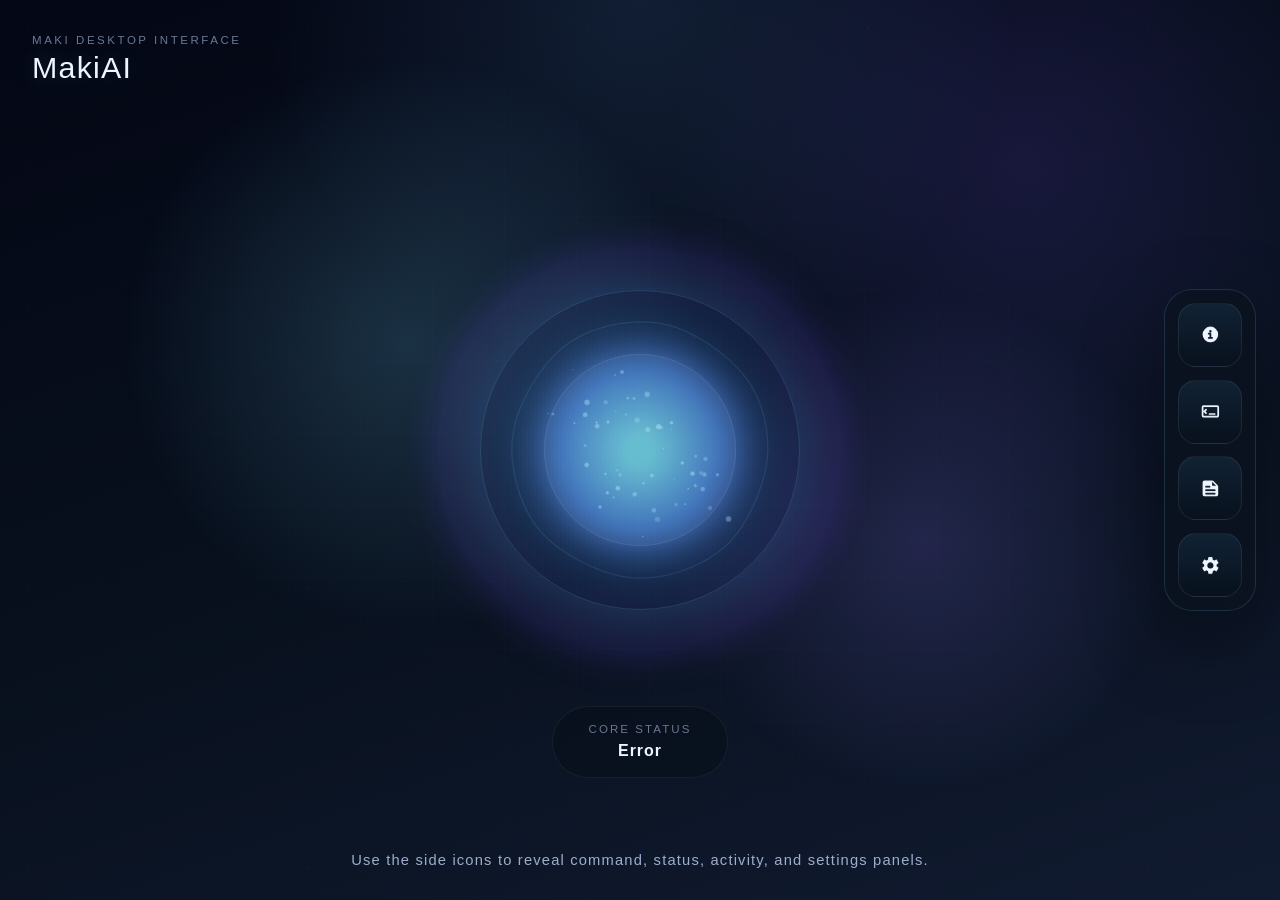
==== commit 0e60a11a: "feat: add dual-niche job hunting routines and multi-profile workspace engine" ====
--- a/gui/web_ui/index.html
+++ b/gui/web_ui/index.html
@@ -526,6 +526,101 @@
                         </div>
                     </form>
 
+                    <!-- 7. Interview & Routine Workspace Scheduler Form Template -->
+                    <form id="modal-form-interview" class="situational-form" onsubmit="event.preventDefault();" hidden>
+                        <div class="form-group mb-3">
+                            <label class="form-label text-muted small mb-2">Event Category</label>
+                            <div class="category-pills" id="interview-category-pills">
+                                <button type="button" class="category-pill active" data-category="Interview"><span class="pill-icon">🎙️</span> Interview</button>
+                                <button type="button" class="category-pill" data-category="School"><span class="pill-icon">🎓</span> Online Class</button>
+                                <button type="button" class="category-pill" data-category="Work"><span class="pill-icon">💼</span> Client Work</button>
+                                <button type="button" class="category-pill" data-category="Projects"><span class="pill-icon">💻</span> Coding</button>
+                            </div>
+                        </div>
+                        <div class="form-group mb-3">
+                            <label for="modal-interview-title" class="form-label text-muted small mb-1">Company / Subject / Meeting Title</label>
+                            <input type="text" id="modal-interview-title" class="form-control" placeholder="e.g. Essence Marketing and Design Interview" required>
+                        </div>
+                        <div class="row g-2 mb-3">
+                            <div class="col-7">
+                                <label for="modal-interview-date" class="form-label text-muted small mb-1">Date</label>
+                                <input type="date" id="modal-interview-date" class="form-control" required>
+                            </div>
+                            <div class="col-5">
+                                <label for="modal-interview-time" class="form-label text-muted small mb-1">Start Time</label>
+                                <input type="time" id="modal-interview-time" class="form-control" value="09:00" required>
+                            </div>
+                        </div>
+                        <div class="form-group mb-3">
+                            <label class="form-label text-muted small mb-2">Meeting Platform</label>
+                            <div class="category-pills" id="interview-platform-pills">
+                                <button type="button" class="category-pill active" data-platform="Google Meet"><span class="pill-icon">📹</span> Google Meet</button>
+                                <button type="button" class="category-pill" data-platform="Zoom"><span class="pill-icon">🟦</span> Zoom</button>
+                                <button type="button" class="category-pill" data-platform="Teams"><span class="pill-icon">👥</span> Teams</button>
+                                <button type="button" class="category-pill" data-platform="Custom"><span class="pill-icon">🌐</span> Custom URL</button>
+                            </div>
+                        </div>
+                        <div class="form-group mb-3">
+                            <label for="modal-interview-link" class="form-label text-muted small mb-1">Meeting / Class URL or Code</label>
+                            <input type="text" id="modal-interview-link" class="form-control" placeholder="https://meet.google.com/xyz-abcd-efg">
+                        </div>
+                        <div class="row g-2 mb-4">
+                            <div class="col-6">
+                                <label for="modal-interview-profile" class="form-label text-muted small mb-1">Chrome Profile</label>
+                                <select id="modal-interview-profile" class="form-control form-select">
+                                    <option value="Default" selected>Default (Personal / School)</option>
+                                    <option value="Profile 1">Profile 1 (Client Marketing)</option>
+                                    <option value="Profile 2">Profile 2</option>
+                                </select>
+                            </div>
+                            <div class="col-6">
+                                <label for="modal-interview-lead-time" class="form-label text-muted small mb-1">Auto-Prep Lead Time</label>
+                                <select id="modal-interview-lead-time" class="form-control form-select">
+                                    <option value="15" selected>15 Minutes Before</option>
+                                    <option value="30">30 Minutes Before</option>
+                                    <option value="60">1 Hour Before</option>
+                                    <option value="5">5 Minutes Before</option>
+                                </select>
+                            </div>
+                        </div>
+                        <div class="modal-footer-actions d-flex gap-2 justify-content-end">
+                            <button type="button" class="btn btn-outline-secondary modal-btn-cancel">Cancel</button>
+                            <button type="button" class="btn action-btn send-btn modal-btn-save" id="modal-interview-save-btn">
+                                <span>Save Routine & Schedule 🚀</span>
+                            </button>
+                        </div>
+                    </form>
+
+                    <!-- 8. Job Hunting Dual Niche Picker Form Template -->
+                    <form id="modal-form-job-niche" class="situational-form" onsubmit="event.preventDefault();" hidden>
+                        <div class="form-group mb-3 text-center">
+                            <p class="text-muted small mb-3">Which niche would you like to prepare and launch workspaces for, sir?</p>
+                            <div class="d-flex flex-column gap-2" id="job-niche-options-wrap">
+                                <button type="button" class="btn action-btn send-btn text-start p-3 w-100 job-niche-btn mb-2" data-niche="job_hunting_ai_video">
+                                    <div class="d-flex align-items-center justify-content-between">
+                                        <div>
+                                            <div class="fw-bold fs-6">🎬 AI Video Creator</div>
+                                            <div class="small opacity-75">Dual Profiles • OnlineJobs, LinkedIn, ChatGPT, Gemini, Portfolio & Resume</div>
+                                        </div>
+                                        <span>➔</span>
+                                    </div>
+                                </button>
+                                <button type="button" class="btn action-btn send-btn text-start p-3 w-100 job-niche-btn" data-niche="job_hunting_smm">
+                                    <div class="d-flex align-items-center justify-content-between">
+                                        <div>
+                                            <div class="fw-bold fs-6">📱 Social Media Manager (SMM)</div>
+                                            <div class="small opacity-75">Dual Profiles • OnlineJobs, LinkedIn, Indeed, ChatGPT, Canva Portfolio & Resume</div>
+                                        </div>
+                                        <span>➔</span>
+                                    </div>
+                                </button>
+                            </div>
+                        </div>
+                        <div class="modal-footer-actions d-flex gap-2 justify-content-end mt-3">
+                            <button type="button" class="btn btn-outline-secondary modal-btn-cancel">Cancel</button>
+                        </div>
+                    </form>
+
                 </div>
             </div>
         </div>
--- a/gui/web_ui/css/style.css
+++ b/gui/web_ui/css/style.css
@@ -327,11 +327,13 @@
 }
 
 .panel-header {
+    flex: 0 0 auto;
     display: flex;
     align-items: flex-start;
     justify-content: space-between;
     gap: 1rem;
-    padding: 1.2rem 1.25rem 0;
+    padding: 1.2rem 1.25rem 0.85rem;
+    border-bottom: 1px solid rgba(255, 255, 255, 0.07);
 }
 
 .panel-title {
@@ -355,7 +357,29 @@
     flex: 1 1 auto;
     min-height: 0;
     overflow-y: auto;
-    padding-top: 1rem;
+    overflow-x: hidden;
+    overscroll-behavior: contain;
+    padding: 1.1rem 1.25rem 1.5rem;
+    scrollbar-width: thin;
+    scrollbar-color: rgba(118, 215, 255, 0.3) rgba(255, 255, 255, 0.04);
+}
+
+.panel-body-scroll::-webkit-scrollbar {
+    width: 6px;
+}
+
+.panel-body-scroll::-webkit-scrollbar-track {
+    background: rgba(255, 255, 255, 0.04);
+    border-radius: 999px;
+}
+
+.panel-body-scroll::-webkit-scrollbar-thumb {
+    background: rgba(118, 215, 255, 0.3);
+    border-radius: 999px;
+}
+
+.panel-body-scroll::-webkit-scrollbar-thumb:hover {
+    background: rgba(118, 215, 255, 0.55);
 }
 
 .panel-copy {
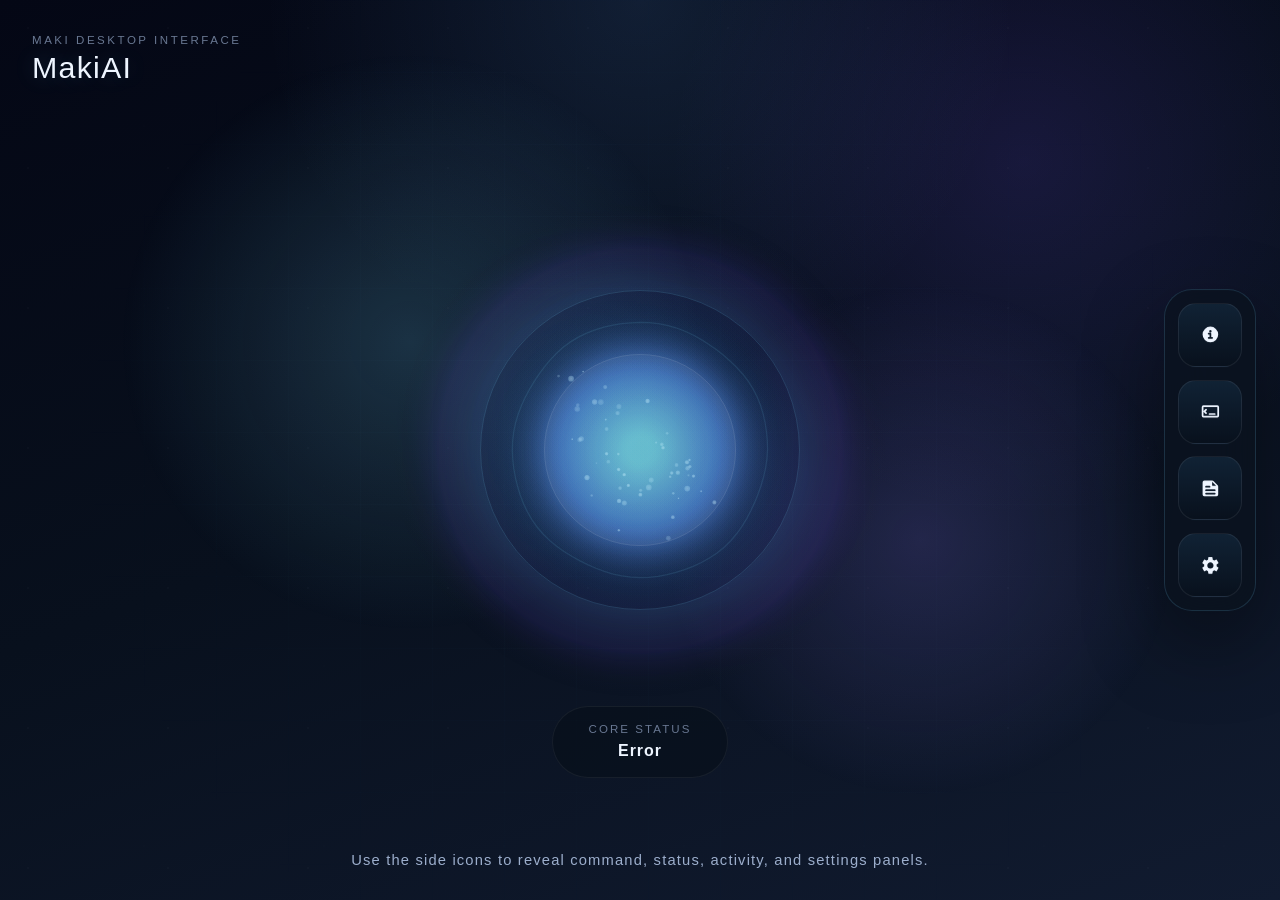
==== commit 5cd1b7ad: "feat(ui): add human-in-the-loop task review cards and morning mission timeline digest" ====
--- a/gui/web_ui/index.html
+++ b/gui/web_ui/index.html
@@ -621,6 +621,74 @@
                         </div>
                     </form>
 
+                    <!-- 9. Human-in-the-Loop Task Review & Approval Card Template -->
+                    <form id="modal-form-task-review" class="situational-form" onsubmit="event.preventDefault();" hidden>
+                        <div class="d-flex align-items-center justify-content-between mb-3 pb-2 border-bottom border-secondary border-opacity-25">
+                            <span class="badge bg-primary bg-opacity-25 text-primary border border-primary border-opacity-50 px-2 py-1" id="task-review-badge">
+                                🛡️ Task Review
+                            </span>
+                            <span class="small text-muted font-monospace" id="task-review-id">TQ-0001</span>
+                        </div>
+
+                        <h5 class="fw-bold mb-2 text-light" id="task-review-title">Generated Document / Task Output</h5>
+                        <p class="text-muted small mb-3" id="task-review-summary">
+                            MakiAI has prepared the output for your review. Please inspect the summary and approve.
+                        </p>
+
+                        <div class="glass-subpanel p-3 rounded mb-3" id="task-review-file-box">
+                            <div class="d-flex align-items-center gap-2 mb-1">
+                                <span class="fs-5">📄</span>
+                                <span class="fw-semibold small text-light" id="task-review-filename">Assignment_Output.docx</span>
+                            </div>
+                            <div class="small text-muted font-monospace text-truncate" id="task-review-filepath" style="font-size: 0.78rem;">
+                                C:\MakiSync Storage\School\Assignments\Output.docx
+                            </div>
+                        </div>
+
+                        <div class="modal-footer-actions d-flex gap-2 justify-content-end mt-3">
+                            <button type="button" class="btn btn-outline-secondary modal-btn-cancel" id="task-review-dismiss-btn">Dismiss</button>
+                            <button type="button" class="btn btn-outline-info" id="task-review-copy-btn">
+                                <span>📋 Copy Path</span>
+                            </button>
+                            <button type="button" class="btn action-btn send-btn" id="task-review-approve-btn">
+                                <span>Approve & Open 🚀</span>
+                            </button>
+                        </div>
+                    </form>
+
+                    <!-- 10. Today's Mission & Timeline Digest Template -->
+                    <form id="modal-form-morning-mission" class="situational-form" onsubmit="event.preventDefault();" hidden>
+                        <div class="d-flex align-items-center justify-content-between mb-3 pb-2 border-bottom border-secondary border-opacity-25">
+                            <div class="d-flex align-items-center gap-2">
+                                <span class="fs-5">🌅</span>
+                                <div>
+                                    <h6 class="fw-bold mb-0 text-light" id="mission-date-label">Friday, September 18, 2026</h6>
+                                    <span class="small text-muted" id="mission-active-block">Active: Morning Routine</span>
+                                </div>
+                            </div>
+                            <span class="badge bg-success bg-opacity-25 text-success border border-success border-opacity-50 px-2 py-1">
+                                Today's Schedule
+                            </span>
+                        </div>
+
+                        <div class="timeline-container mb-3" id="mission-timeline-list" style="max-height: 280px; overflow-y: auto;">
+                            <!-- Dynamic Timeline Items rendered here -->
+                        </div>
+
+                        <div class="glass-subpanel p-2 rounded mb-3" id="mission-deadlines-wrap">
+                            <div class="small fw-bold text-warning mb-1 d-flex align-items-center gap-1">
+                                <span>📌</span> Academic & Client Deadlines Due
+                            </div>
+                            <div class="small text-muted" id="mission-deadlines-list" style="font-size: 0.8rem;">
+                                No urgent deadlines for today, sir.
+                            </div>
+                        </div>
+
+                        <div class="modal-footer-actions d-flex gap-2 justify-content-end">
+                            <button type="button" class="btn btn-outline-secondary modal-btn-cancel">Close</button>
+                        </div>
+                    </form>
+
                 </div>
             </div>
         </div>
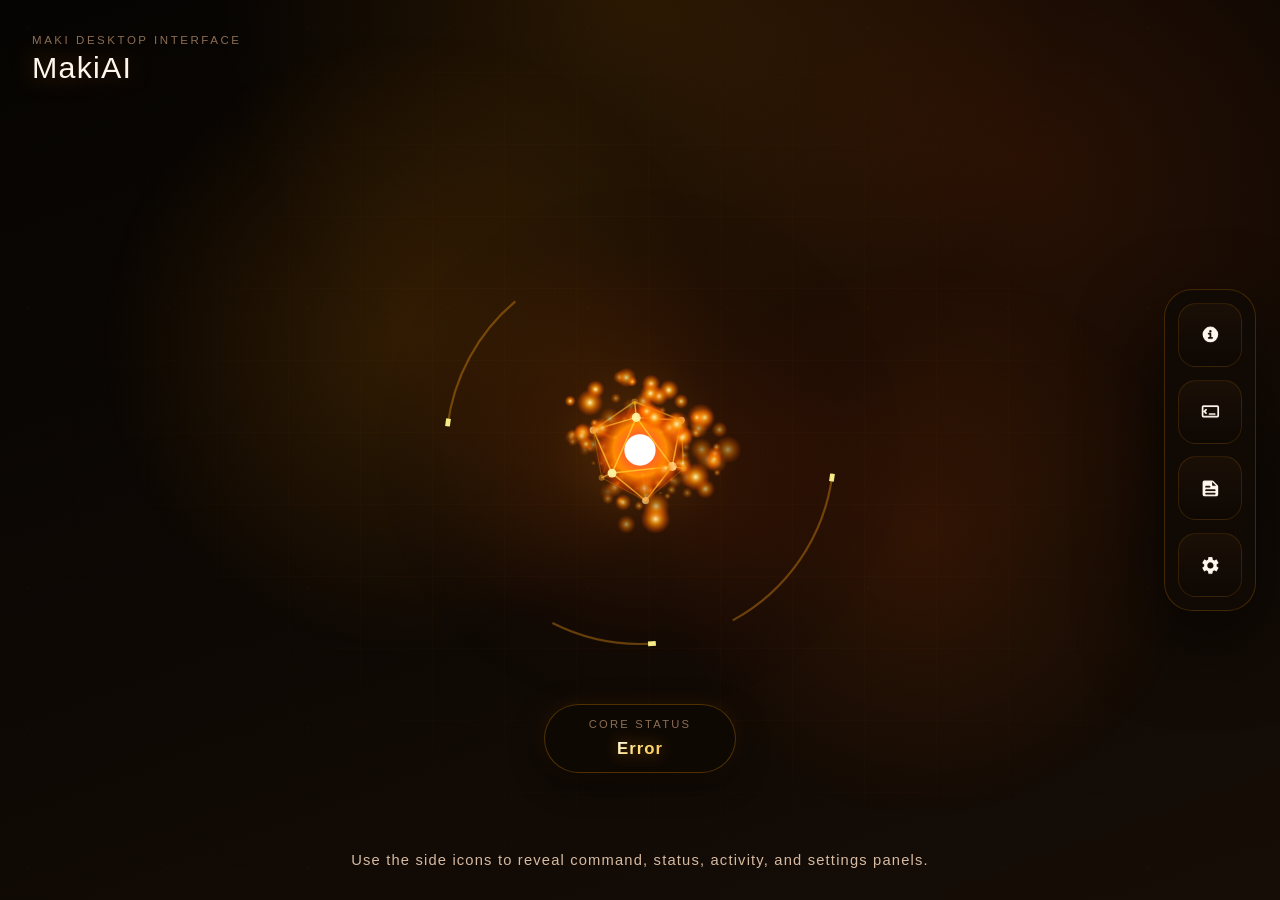
==== commit 855a5589: "partial UI/UX improvement" ====
--- a/gui/web_ui/index.html
+++ b/gui/web_ui/index.html
@@ -10,6 +10,11 @@
         integrity="sha384-QWTKZyjpPEjISv5WaRU9OFeRpok6YctnYmDr5pNlyT2bRjXh0JMhjY6hW+ALEwIH"
         crossorigin="anonymous"
     >
+    <style>
+        html, body {
+            background-color: #060402 !important;
+        }
+    </style>
     <link rel="stylesheet" href="./css/style.css">
 </head>
 <body>
@@ -241,14 +246,18 @@
                             <label for="setting-gemini-key" class="form-label">Google Gemini API Key</label>
                             <div class="password-input-wrap">
                                 <input type="password" id="setting-gemini-key" class="form-control" placeholder="AIzaSy...">
-                                <button type="button" class="btn-toggle-vis" data-target="setting-gemini-key" title="Toggle visibility">&#128065;</button>
+                                <button type="button" class="btn-toggle-vis" data-target="setting-gemini-key" title="Toggle visibility">
+                                    <svg viewBox="0 0 24 24" class="vis-icon" aria-hidden="true" style="width: 1.1rem; height: 1.1rem; fill: currentColor;"><path d="M12 4.5C7 4.5 2.73 7.61 1 12c1.73 4.39 6 7.5 11 7.5s9.27-3.11 11-7.5c-1.73-4.39-6-7.5-11-7.5ZM12 17c-2.76 0-5-2.24-5-5s2.24-5 5-5 5 2.24 5 5-2.24 5-5 5Zm0-8c-1.66 0-3 1.34-3 3s1.34 3 3 3 3-1.34 3-3-1.34-3-3-3Z"/></svg>
+                                </button>
                             </div>
                         </div>
                         <div class="form-item">
                             <label for="setting-groq-key" class="form-label">Groq API Key (Fast Fallback)</label>
                             <div class="password-input-wrap">
                                 <input type="password" id="setting-groq-key" class="form-control" placeholder="gsk_...">
-                                <button type="button" class="btn-toggle-vis" data-target="setting-groq-key" title="Toggle visibility">&#128065;</button>
+                                <button type="button" class="btn-toggle-vis" data-target="setting-groq-key" title="Toggle visibility">
+                                    <svg viewBox="0 0 24 24" class="vis-icon" aria-hidden="true" style="width: 1.1rem; height: 1.1rem; fill: currentColor;"><path d="M12 4.5C7 4.5 2.73 7.61 1 12c1.73 4.39 6 7.5 11 7.5s9.27-3.11 11-7.5c-1.73-4.39-6-7.5-11-7.5ZM12 17c-2.76 0-5-2.24-5-5s2.24-5 5-5 5 2.24 5 5-2.24 5-5 5Zm0-8c-1.66 0-3 1.34-3 3s1.34 3 3 3 3-1.34 3-3-1.34-3-3-3Z"/></svg>
+                                </button>
                             </div>
                         </div>
                     </div>
@@ -262,7 +271,9 @@
                             <label for="setting-eleven-key" class="form-label">ElevenLabs API Key</label>
                             <div class="password-input-wrap">
                                 <input type="password" id="setting-eleven-key" class="form-control" placeholder="sk_...">
-                                <button type="button" class="btn-toggle-vis" data-target="setting-eleven-key" title="Toggle visibility">&#128065;</button>
+                                <button type="button" class="btn-toggle-vis" data-target="setting-eleven-key" title="Toggle visibility">
+                                    <svg viewBox="0 0 24 24" class="vis-icon" aria-hidden="true" style="width: 1.1rem; height: 1.1rem; fill: currentColor;"><path d="M12 4.5C7 4.5 2.73 7.61 1 12c1.73 4.39 6 7.5 11 7.5s9.27-3.11 11-7.5c-1.73-4.39-6-7.5-11-7.5ZM12 17c-2.76 0-5-2.24-5-5s2.24-5 5-5 5 2.24 5 5-2.24 5-5 5Zm0-8c-1.66 0-3 1.34-3 3s1.34 3 3 3 3-1.34 3-3-1.34-3-3-3Z"/></svg>
+                                </button>
                             </div>
                         </div>
                         <div class="form-item">
@@ -302,7 +313,7 @@
 
         <!-- Situational Interactive Modal Component -->
         <div class="modal-overlay" id="interactive-modal-overlay" hidden>
-            <div class="interactive-modal glass-panel" id="situational-modal-card">
+            <div class="interactive-modal glass-panel modal-card" id="situational-modal-card">
                 
                 <!-- Modal Header -->
                 <div class="modal-header">
@@ -327,10 +338,22 @@
                         <div class="form-group mb-3">
                             <label class="form-label text-muted small mb-2">Category</label>
                             <div class="category-pills" id="deadline-category-pills">
-                                <button type="button" class="category-pill active" data-category="School"><span class="pill-icon">🎓</span> School</button>
-                                <button type="button" class="category-pill" data-category="Work"><span class="pill-icon">💼</span> Work / Client</button>
-                                <button type="button" class="category-pill" data-category="Projects"><span class="pill-icon">🚀</span> Projects</button>
-                                <button type="button" class="category-pill" data-category="Personal"><span class="pill-icon">👤</span> Personal</button>
+                                <button type="button" class="category-pill active" data-category="School">
+                                    <svg viewBox="0 0 24 24" class="pill-icon" aria-hidden="true"><path d="M12 3 1 9l11 6 9-4.91V17h2V9M5 13.18v4L12 21l7-3.82v-4L12 17l-7-3.82Z"/></svg>
+                                    School
+                                </button>
+                                <button type="button" class="category-pill" data-category="Work">
+                                    <svg viewBox="0 0 24 24" class="pill-icon" aria-hidden="true"><path d="M20 6h-4V4c0-1.11-.89-2-2-2h-4c-1.11 0-2 .89-2 2v2H4c-1.11 0-1.99.89-1.99 2L2 19c0 1.11.89 2 2 2h16c1.11 0 2-.89 2-2V8c0-1.11-.89-2-2-2Zm-6 0h-4V4h4v2Z"/></svg>
+                                    Work / Client
+                                </button>
+                                <button type="button" class="category-pill" data-category="Projects">
+                                    <svg viewBox="0 0 24 24" class="pill-icon" aria-hidden="true"><path d="m13.13 2.18-1.58.53A10.005 10.005 0 0 0 4.18 10.1l-.53 1.58c-.14.42-.03.88.29 1.19l3.19 3.19c.31.31.77.42 1.19.29l1.58-.53a10.005 10.005 0 0 0 7.39-7.39l.53-1.58a1.002 1.002 0 0 0-.29-1.19l-3.19-3.19a1.002 1.002 0 0 0-1.21-.29Zm-2.25 7.44a2 2 0 1 1 2.83-2.83 2 2 0 0 1-2.83 2.83Z"/></svg>
+                                    Projects
+                                </button>
+                                <button type="button" class="category-pill" data-category="Personal">
+                                    <svg viewBox="0 0 24 24" class="pill-icon" aria-hidden="true"><path d="M12 12c2.21 0 4-1.79 4-4s-1.79-4-4-4-4 1.79-4 4 1.79 4 4 4Zm0 2c-2.67 0-8 1.34-8 4v2h16v-2c0-2.66-5.33-4-8-4Z"/></svg>
+                                    Personal
+                                </button>
                             </div>
                         </div>
                         <div class="form-group mb-3">
@@ -352,13 +375,14 @@
                             <div class="priority-selector" id="deadline-priority-selector">
                                 <label class="priority-opt"><input type="radio" name="deadline-priority" value="Low"><span class="priority-badge low">Low</span></label>
                                 <label class="priority-opt"><input type="radio" name="deadline-priority" value="Normal" checked><span class="priority-badge normal">Normal</span></label>
-                                <label class="priority-opt"><input type="radio" name="deadline-priority" value="Urgent"><span class="priority-badge urgent">🔴 Urgent</span></label>
+                                <label class="priority-opt"><input type="radio" name="deadline-priority" value="Urgent"><span class="priority-badge urgent">Urgent</span></label>
                             </div>
                         </div>
                         <div class="modal-footer-actions d-flex gap-2 justify-content-end">
-                            <button type="button" class="btn btn-outline-secondary modal-btn-cancel">Cancel</button>
-                            <button type="button" class="btn action-btn send-btn modal-btn-save" id="modal-deadline-save-btn">
-                                <span>Save to Deadlines 💾</span>
+                            <button type="button" class="btn btn-stark-secondary modal-btn-cancel">Cancel</button>
+                            <button type="button" class="btn btn-stark-primary modal-btn-save" id="modal-deadline-save-btn">
+                                <svg viewBox="0 0 24 24" class="btn-icon" aria-hidden="true"><path d="M17 3H5a2 2 0 0 0-2 2v14a2 2 0 0 0 2 2h14a2 2 0 0 0 2-2V7l-4-4Zm-5 16c-1.66 0-3-1.34-3-3s1.34-3 3-3 3 1.34 3 3-1.34 3-3 3Zm3-10H5V5h10v4Z"/></svg>
+                                <span>Save to Deadlines</span>
                             </button>
                         </div>
                     </form>
@@ -368,10 +392,22 @@
                         <div class="form-group mb-3">
                             <label class="form-label text-muted small mb-2">Reminder Type</label>
                             <div class="category-pills" id="reminder-category-pills">
-                                <button type="button" class="category-pill active" data-category="Task"><span class="pill-icon">📋</span> Task / Todo</button>
-                                <button type="button" class="category-pill" data-category="Meeting"><span class="pill-icon">📞</span> Meeting / Call</button>
-                                <button type="button" class="category-pill" data-category="Personal"><span class="pill-icon">👤</span> Personal / Health</button>
-                                <button type="button" class="category-pill" data-category="Followup"><span class="pill-icon">🔔</span> Follow-up</button>
+                                <button type="button" class="category-pill active" data-category="Task">
+                                    <svg viewBox="0 0 24 24" class="pill-icon" aria-hidden="true"><path d="M19 3H5c-1.1 0-2 .9-2 2v14c0 1.1.9 2 2 2h14c1.1 0 2-.9 2-2V5c0-1.1-.9-2-2-2Zm-9 14-4-4 1.41-1.41L10 14.17l6.59-6.59L18 9l-8 8Z"/></svg>
+                                    Task / Todo
+                                </button>
+                                <button type="button" class="category-pill" data-category="Meeting">
+                                    <svg viewBox="0 0 24 24" class="pill-icon" aria-hidden="true"><path d="M17 10.5V7c0-.55-.45-1-1-1H4c-.55 0-1 .45-1 1v10c0 .55.45 1 1 1h12c.55 0 1-.45 1-1v-3.5l4 4v-11l-4 4Z"/></svg>
+                                    Meeting / Call
+                                </button>
+                                <button type="button" class="category-pill" data-category="Personal">
+                                    <svg viewBox="0 0 24 24" class="pill-icon" aria-hidden="true"><path d="M12 12c2.21 0 4-1.79 4-4s-1.79-4-4-4-4 1.79-4 4 1.79 4 4 4Zm0 2c-2.67 0-8 1.34-8 4v2h16v-2c0-2.66-5.33-4-8-4Z"/></svg>
+                                    Personal / Health
+                                </button>
+                                <button type="button" class="category-pill" data-category="Followup">
+                                    <svg viewBox="0 0 24 24" class="pill-icon" aria-hidden="true"><path d="M12 22c1.1 0 2-.9 2-2h-4c0 1.1.9 2 2 2Zm6-6v-5c0-3.07-1.63-5.64-4.5-6.32V4c0-.83-.67-1.5-1.5-1.5s-1.5.67-1.5 1.5v.68C7.64 5.36 6 7.92 6 11v5l-2 2v1h16v-1l-2-2Z"/></svg>
+                                    Follow-up
+                                </button>
                             </div>
                         </div>
                         <div class="form-group mb-3">
@@ -400,9 +436,10 @@
                             </div>
                         </div>
                         <div class="modal-footer-actions d-flex gap-2 justify-content-end">
-                            <button type="button" class="btn btn-outline-secondary modal-btn-cancel">Cancel</button>
-                            <button type="button" class="btn action-btn send-btn modal-btn-save" id="modal-reminder-save-btn">
-                                <span>Set Reminder ⏰</span>
+                            <button type="button" class="btn btn-stark-secondary modal-btn-cancel">Cancel</button>
+                            <button type="button" class="btn btn-stark-primary modal-btn-save" id="modal-reminder-save-btn">
+                                <svg viewBox="0 0 24 24" class="btn-icon" aria-hidden="true"><path d="M11.99 2C6.47 2 2 6.48 2 12s4.47 10 9.99 10C17.52 22 22 17.52 22 12S17.52 2 11.99 2ZM12 20c-4.42 0-8-3.58-8-8s3.58-8 8-8 8 3.58 8 8-3.58 8-8 8Zm.5-13H11v6l5.25 3.15.75-1.23-4.5-2.67z"/></svg>
+                                <span>Set Reminder</span>
                             </button>
                         </div>
                     </form>
@@ -420,10 +457,22 @@
                         <div class="form-group mb-3">
                             <label class="form-label text-muted small mb-2">Academic Format</label>
                             <div class="category-pills" id="homework-format-pills">
-                                <button type="button" class="category-pill active" data-format="Standard Academic"><span class="pill-icon">📄</span> Standard Academic</button>
-                                <button type="button" class="category-pill" data-format="APA 7th Edition"><span class="pill-icon">📚</span> APA 7th</button>
-                                <button type="button" class="category-pill" data-format="Q&A Reviewer"><span class="pill-icon">💡</span> Q&A Reviewer</button>
-                                <button type="button" class="category-pill" data-format="Technical Essay"><span class="pill-icon">✍️</span> Essay</button>
+                                <button type="button" class="category-pill active" data-format="Standard Academic">
+                                    <svg viewBox="0 0 24 24" class="pill-icon" aria-hidden="true"><path d="M14 2H6c-1.1 0-1.99.9-1.99 2L4 20c0 1.1.89 2 1.99 2H18c1.1 0 2-.9 2-2V8l-6-6Zm2 16H8v-2h8v2Zm0-4H8v-2h8v2Zm-3-5V3.5L18.5 9H13Z"/></svg>
+                                    Standard Academic
+                                </button>
+                                <button type="button" class="category-pill" data-format="APA 7th Edition">
+                                    <svg viewBox="0 0 24 24" class="pill-icon" aria-hidden="true"><path d="M4 6H2v14c0 1.1.9 2 2 2h14v-2H4V6Zm16-4H8c-1.1 0-2 .9-2 2v12c0 1.1.9 2 2 2h12c1.1 0 2-.9 2-2V4c0-1.1-.9-2-2-2Zm0 14H8V4h12v12Z"/></svg>
+                                    APA 7th
+                                </button>
+                                <button type="button" class="category-pill" data-format="Q&A Reviewer">
+                                    <svg viewBox="0 0 24 24" class="pill-icon" aria-hidden="true"><path d="M9 21c0 .55.45 1 1 1h4c.55 0 1-.45 1-1v-1H9v1Zm3-19C8.14 2 5 5.14 5 9c0 2.38 1.19 4.47 3 5.74V17c0 .55.45 1 1 1h6c.55 0 1-.45 1-1v-2.26c1.81-1.27 3-3.36 3-5.74 0-3.86-3.14-7-7-7Z"/></svg>
+                                    Q&A Reviewer
+                                </button>
+                                <button type="button" class="category-pill" data-format="Technical Essay">
+                                    <svg viewBox="0 0 24 24" class="pill-icon" aria-hidden="true"><path d="M3 17.25V21h3.75L17.81 9.94l-3.75-3.75L3 17.25ZM20.71 7.04a.996.996 0 0 0 0-1.41l-2.34-2.34a.996.996 0 0 0-1.41 0l-1.83 1.83 3.75 3.75 1.83-1.83Z"/></svg>
+                                    Essay
+                                </button>
                             </div>
                         </div>
                         <div class="form-group mb-4">
@@ -431,9 +480,10 @@
                             <input type="text" id="modal-homework-path" class="form-control" value="C:\MakiSync Storage\School" readonly>
                         </div>
                         <div class="modal-footer-actions d-flex gap-2 justify-content-end">
-                            <button type="button" class="btn btn-outline-secondary modal-btn-cancel">Cancel</button>
-                            <button type="button" class="btn action-btn send-btn modal-btn-save" id="modal-homework-gen-btn">
-                                <span>Generate Word Doc (.docx) 📝</span>
+                            <button type="button" class="btn btn-stark-secondary modal-btn-cancel">Cancel</button>
+                            <button type="button" class="btn btn-stark-primary modal-btn-save" id="modal-homework-gen-btn">
+                                <svg viewBox="0 0 24 24" class="btn-icon" aria-hidden="true"><path d="M14 2H6c-1.1 0-1.99.9-1.99 2L4 20c0 1.1.89 2 1.99 2H18c1.1 0 2-.9 2-2V8l-6-6Zm2 16H8v-2h8v2Zm0-4H8v-2h8v2Zm-3-5V3.5L18.5 9H13Z"/></svg>
+                                <span>Generate Word Doc (.docx)</span>
                             </button>
                         </div>
                     </form>
@@ -451,10 +501,22 @@
                         <div class="form-group mb-3">
                             <label class="form-label text-muted small mb-2">Technology Stack</label>
                             <div class="category-pills" id="project-stack-pills">
-                                <button type="button" class="category-pill active" data-stack="Vite + React"><span class="pill-icon">⚡</span> Vite + React</button>
-                                <button type="button" class="category-pill" data-stack="Next.js + Tailwind"><span class="pill-icon">▲</span> Next.js</button>
-                                <button type="button" class="category-pill" data-stack="Python + FastAPI"><span class="pill-icon">🐍</span> FastAPI</button>
-                                <button type="button" class="category-pill" data-stack="HTML / CSS / JS"><span class="pill-icon">🌐</span> Vanilla Web</button>
+                                <button type="button" class="category-pill active" data-stack="Vite + React">
+                                    <svg viewBox="0 0 24 24" class="pill-icon" aria-hidden="true"><path d="M11 21h-1l1-7H7.5c-.88 0-.33-.75-.31-.78C8.48 10.94 10.42 7.54 13 3h1l-1 7h3.5c.49 0 .73.3.43.74L11 21Z"/></svg>
+                                    Vite + React
+                                </button>
+                                <button type="button" class="category-pill" data-stack="Next.js + Tailwind">
+                                    <svg viewBox="0 0 24 24" class="pill-icon" aria-hidden="true"><path d="M12 2 1 21h22L12 2Zm0 3.99L19.53 19H4.47L12 5.99Z"/></svg>
+                                    Next.js
+                                </button>
+                                <button type="button" class="category-pill" data-stack="Python + FastAPI">
+                                    <svg viewBox="0 0 24 24" class="pill-icon" aria-hidden="true"><path d="M20 4H4c-1.1 0-2 .9-2 2v12c0 1.1.9 2 2 2h16c1.1 0 2-.9 2-2V6c0-1.1-.9-2-2-2Zm0 14H4V8h16v10Zm-2-3H6v-2h12v2Z"/></svg>
+                                    FastAPI
+                                </button>
+                                <button type="button" class="category-pill" data-stack="HTML / CSS / JS">
+                                    <svg viewBox="0 0 24 24" class="pill-icon" aria-hidden="true"><path d="M12 2C6.48 2 2 6.48 2 12s4.48 10 10 10 10-4.48 10-10S17.52 2 12 2Zm-1 17.93c-3.95-.49-7-3.85-7-7.93 0-.62.08-1.21.21-1.79L9 15v1c0 1.1.9 2 2 2v1.93Zm6.9-2.54c-.26-.81-1-1.39-1.9-1.39h-1v-3c0-.55-.45-1-1-1H8v-2h2c.55 0 1-.45 1-1V7h2c1.1 0 2-.9 2-2v-.41c2.93 1.19 5 4.06 5 7.41 0 2.08-.8 3.97-2.1 5.39Z"/></svg>
+                                    Vanilla Web
+                                </button>
                             </div>
                         </div>
                         <div class="form-group mb-4">
@@ -462,9 +524,10 @@
                             <input type="text" id="modal-project-path" class="form-control" value="c:\development\Python">
                         </div>
                         <div class="modal-footer-actions d-flex gap-2 justify-content-end">
-                            <button type="button" class="btn btn-outline-secondary modal-btn-cancel">Cancel</button>
-                            <button type="button" class="btn action-btn send-btn modal-btn-save" id="modal-project-scaffold-btn">
-                                <span>Scaffold Project 🚀</span>
+                            <button type="button" class="btn btn-stark-secondary modal-btn-cancel">Cancel</button>
+                            <button type="button" class="btn btn-stark-primary modal-btn-save" id="modal-project-scaffold-btn">
+                                <svg viewBox="0 0 24 24" class="btn-icon" aria-hidden="true"><path d="M12 2.5s-4 4.5-4 10.5c0 1.83.5 3.5 1.25 4.86L6.5 19.5l.75 1.5 3.5-1.5c.4.15.82.27 1.25.35V22h2v-2.15c.43-.08.85-.2 1.25-.35l3.5 1.5.75-1.5-2.75-1.64c.75-1.36 1.25-3.03 1.25-4.86 0-6-4-10.5-4-10.5Zm0 9c-1.1 0-2-.9-2-2s.9-2 2-2 2 .9 2 2-.9 2-2 2Z"/></svg>
+                                <span>Scaffold Project</span>
                             </button>
                         </div>
                     </form>
@@ -484,9 +547,10 @@
                             <textarea id="modal-email-body" class="form-control form-textarea" rows="5" placeholder="Write or review your email message..."></textarea>
                         </div>
                         <div class="modal-footer-actions d-flex gap-2 justify-content-end">
-                            <button type="button" class="btn btn-outline-secondary modal-btn-cancel">Discard Draft</button>
-                            <button type="button" class="btn action-btn send-btn modal-btn-save" id="modal-email-send-btn">
-                                <span>Send Email ✉️</span>
+                            <button type="button" class="btn btn-stark-secondary modal-btn-cancel">Discard Draft</button>
+                            <button type="button" class="btn btn-stark-primary modal-btn-save" id="modal-email-send-btn">
+                                <svg viewBox="0 0 24 24" class="btn-icon" aria-hidden="true"><path d="M20 4H4c-1.1 0-1.99.9-1.99 2L2 18c0 1.1.9 2 2 2h16c1.1 0 2-.9 2-2V6c0-1.1-.9-2-2-2Zm0 4-8 5-8-5V6l8 5 8-5v2Z"/></svg>
+                                <span>Send Email</span>
                             </button>
                         </div>
                     </form>
@@ -510,8 +574,14 @@
                         <div class="form-group mb-3">
                             <label class="form-label text-muted small mb-2">Export Format</label>
                             <div class="category-pills" id="clip-format-pills">
-                                <button type="button" class="category-pill active" data-ratio="9:16"><span class="pill-icon">📱</span> 9:16 Shorts / TikTok</button>
-                                <button type="button" class="category-pill" data-ratio="16:9"><span class="pill-icon">🖥️</span> 16:9 Landscape YouTube</button>
+                                <button type="button" class="category-pill active" data-ratio="9:16">
+                                    <svg viewBox="0 0 24 24" class="pill-icon" aria-hidden="true"><path d="M17 1.01 7 1c-1.1 0-2 .9-2 2v18c0 1.1.9 2 2 2h10c1.1 0 2-.9 2-2V3c0-1.1-.9-1.99-2-1.99ZM17 19H7V5h10v14Z"/></svg>
+                                    9:16 Shorts / TikTok
+                                </button>
+                                <button type="button" class="category-pill" data-ratio="16:9">
+                                    <svg viewBox="0 0 24 24" class="pill-icon" aria-hidden="true"><path d="M20 3H4c-1.1 0-2 .9-2 2v11c0 1.1.9 2 2 2h6l-2 2v1h8v-1l-2-2h6c1.1 0 2-.9 2-2V5c0-1.1-.9-2-2-2Zm0 13H4V5h16v11Z"/></svg>
+                                    16:9 Landscape YouTube
+                                </button>
                             </div>
                         </div>
                         <div class="form-group mb-4">
@@ -519,9 +589,10 @@
                             <input type="text" id="modal-clip-title" class="form-control" placeholder="Highlight Clip 01">
                         </div>
                         <div class="modal-footer-actions d-flex gap-2 justify-content-end">
-                            <button type="button" class="btn btn-outline-secondary modal-btn-cancel">Cancel</button>
-                            <button type="button" class="btn action-btn send-btn modal-btn-save" id="modal-clip-render-btn">
-                                <span>Render & Slice 🎬</span>
+                            <button type="button" class="btn btn-stark-secondary modal-btn-cancel">Cancel</button>
+                            <button type="button" class="btn btn-stark-primary modal-btn-save" id="modal-clip-render-btn">
+                                <svg viewBox="0 0 24 24" class="btn-icon" aria-hidden="true"><path d="M18 4l2 4h-3l-2-4h-2l2 4h-3l-2-4H8l2 4H7L5 4H4c-1.1 0-1.99.9-1.99 2L2 18c0 1.1.9 2 2 2h16c1.1 0 2-.9 2-2V4h-4Z"/></svg>
+                                <span>Render & Slice</span>
                             </button>
                         </div>
                     </form>
@@ -531,10 +602,22 @@
                         <div class="form-group mb-3">
                             <label class="form-label text-muted small mb-2">Event Category</label>
                             <div class="category-pills" id="interview-category-pills">
-                                <button type="button" class="category-pill active" data-category="Interview"><span class="pill-icon">🎙️</span> Interview</button>
-                                <button type="button" class="category-pill" data-category="School"><span class="pill-icon">🎓</span> Online Class</button>
-                                <button type="button" class="category-pill" data-category="Work"><span class="pill-icon">💼</span> Client Work</button>
-                                <button type="button" class="category-pill" data-category="Projects"><span class="pill-icon">💻</span> Coding</button>
+                                <button type="button" class="category-pill active" data-category="Interview">
+                                    <svg viewBox="0 0 24 24" class="pill-icon" aria-hidden="true"><path d="M12 14c1.66 0 3-1.34 3-3V5c0-1.66-1.34-3-3-3S9 3.34 9 5v6c0 1.66 1.34 3 3 3Zm5-3c0 2.76-2.24 5-5 5s-5-2.24-5-5H5c0 3.53 2.61 6.43 6 6.92V21h2v-2.08c3.39-.49 6-3.39 6-6.92h-2Z"/></svg>
+                                    Interview
+                                </button>
+                                <button type="button" class="category-pill" data-category="School">
+                                    <svg viewBox="0 0 24 24" class="pill-icon" aria-hidden="true"><path d="M12 3 1 9l11 6 9-4.91V17h2V9M5 13.18v4L12 21l7-3.82v-4L12 17l-7-3.82Z"/></svg>
+                                    Online Class
+                                </button>
+                                <button type="button" class="category-pill" data-category="Work">
+                                    <svg viewBox="0 0 24 24" class="pill-icon" aria-hidden="true"><path d="M20 6h-4V4c0-1.11-.89-2-2-2h-4c-1.11 0-2 .89-2 2v2H4c-1.11 0-1.99.89-1.99 2L2 19c0 1.11.89 2 2 2h16c1.11 0 2-.89 2-2V8c0-1.11-.89-2-2-2Zm-6 0h-4V4h4v2Z"/></svg>
+                                    Client Work
+                                </button>
+                                <button type="button" class="category-pill" data-category="Projects">
+                                    <svg viewBox="0 0 24 24" class="pill-icon" aria-hidden="true"><path d="M20 4H4c-1.1 0-2 .9-2 2v12c0 1.1.9 2 2 2h16c1.1 0 2-.9 2-2V6c0-1.1-.9-2-2-2Zm0 14H4V8h16v10Zm-2-3H6v-2h12v2Z"/></svg>
+                                    Coding
+                                </button>
                             </div>
                         </div>
                         <div class="form-group mb-3">
@@ -554,10 +637,22 @@
                         <div class="form-group mb-3">
                             <label class="form-label text-muted small mb-2">Meeting Platform</label>
                             <div class="category-pills" id="interview-platform-pills">
-                                <button type="button" class="category-pill active" data-platform="Google Meet"><span class="pill-icon">📹</span> Google Meet</button>
-                                <button type="button" class="category-pill" data-platform="Zoom"><span class="pill-icon">🟦</span> Zoom</button>
-                                <button type="button" class="category-pill" data-platform="Teams"><span class="pill-icon">👥</span> Teams</button>
-                                <button type="button" class="category-pill" data-platform="Custom"><span class="pill-icon">🌐</span> Custom URL</button>
+                                <button type="button" class="category-pill active" data-platform="Google Meet">
+                                    <svg viewBox="0 0 24 24" class="pill-icon" aria-hidden="true"><path d="M17 10.5V7c0-.55-.45-1-1-1H4c-.55 0-1 .45-1 1v10c0 .55.45 1 1 1h12c.55 0 1-.45 1-1v-3.5l4 4v-11l-4 4Z"/></svg>
+                                    Google Meet
+                                </button>
+                                <button type="button" class="category-pill" data-platform="Zoom">
+                                    <svg viewBox="0 0 24 24" class="pill-icon" aria-hidden="true"><path d="M20 3H4c-1.1 0-2 .9-2 2v11c0 1.1.9 2 2 2h6l-2 2v1h8v-1l-2-2h6c1.1 0 2-.9 2-2V5c0-1.1-.9-2-2-2Zm0 13H4V5h16v11Z"/></svg>
+                                    Zoom
+                                </button>
+                                <button type="button" class="category-pill" data-platform="Teams">
+                                    <svg viewBox="0 0 24 24" class="pill-icon" aria-hidden="true"><path d="M16.5 13c-1.2 0-3.07.34-4.5 1-1.43-.66-3.3-1-4.5-1C5.33 13 1 14.08 1 16.25V19h22v-2.75c0-2.17-4.33-3.25-6.5-3.25ZM7.5 11c1.66 0 3-1.34 3-3s-1.34-3-3-3-3 1.34-3 3 1.34 3 3 3Zm9 0c1.66 0 3-1.34 3-3s-1.34-3-3-3-3 1.34-3 3 1.34 3 3 3Z"/></svg>
+                                    Teams
+                                </button>
+                                <button type="button" class="category-pill" data-platform="Custom">
+                                    <svg viewBox="0 0 24 24" class="pill-icon" aria-hidden="true"><path d="M12 2C6.48 2 2 6.48 2 12s4.48 10 10 10 10-4.48 10-10S17.52 2 12 2Zm-1 17.93c-3.95-.49-7-3.85-7-7.93 0-.62.08-1.21.21-1.79L9 15v1c0 1.1.9 2 2 2v1.93Zm6.9-2.54c-.26-.81-1-1.39-1.9-1.39h-1v-3c0-.55-.45-1-1-1H8v-2h2c.55 0 1-.45 1-1V7h2c1.1 0 2-.9 2-2v-.41c2.93 1.19 5 4.06 5 7.41 0 2.08-.8 3.97-2.1 5.39Z"/></svg>
+                                    Custom URL
+                                </button>
                             </div>
                         </div>
                         <div class="form-group mb-3">
@@ -584,9 +679,10 @@
                             </div>
                         </div>
                         <div class="modal-footer-actions d-flex gap-2 justify-content-end">
-                            <button type="button" class="btn btn-outline-secondary modal-btn-cancel">Cancel</button>
-                            <button type="button" class="btn action-btn send-btn modal-btn-save" id="modal-interview-save-btn">
-                                <span>Save Routine & Schedule 🚀</span>
+                            <button type="button" class="btn btn-stark-secondary modal-btn-cancel">Cancel</button>
+                            <button type="button" class="btn btn-stark-primary modal-btn-save" id="modal-interview-save-btn">
+                                <svg viewBox="0 0 24 24" class="btn-icon" aria-hidden="true"><path d="M12 2.5s-4 4.5-4 10.5c0 1.83.5 3.5 1.25 4.86L6.5 19.5l.75 1.5 3.5-1.5c.4.15.82.27 1.25.35V22h2v-2.15c.43-.08.85-.2 1.25-.35l3.5 1.5.75-1.5-2.75-1.64c.75-1.36 1.25-3.03 1.25-4.86 0-6-4-10.5-4-10.5Zm0 9c-1.1 0-2-.9-2-2s.9-2 2-2 2 .9 2 2-.9 2-2 2Z"/></svg>
+                                <span>Save Routine & Schedule</span>
                             </button>
                         </div>
                     </form>
@@ -596,19 +692,25 @@
                         <div class="form-group mb-3 text-center">
                             <p class="text-muted small mb-3">Which niche would you like to prepare and launch workspaces for, sir?</p>
                             <div class="d-flex flex-column gap-2" id="job-niche-options-wrap">
-                                <button type="button" class="btn action-btn send-btn text-start p-3 w-100 job-niche-btn mb-2" data-niche="job_hunting_ai_video">
+                                <button type="button" class="btn btn-stark-secondary text-start p-3 w-100 job-niche-btn mb-2" data-niche="job_hunting_ai_video">
                                     <div class="d-flex align-items-center justify-content-between">
                                         <div>
-                                            <div class="fw-bold fs-6">🎬 AI Video Creator</div>
+                                            <div class="fw-bold fs-6 d-flex align-items-center gap-2">
+                                                <svg viewBox="0 0 24 24" style="width: 1.1rem; height: 1.1rem; fill: var(--accent);" aria-hidden="true"><path d="M18 4l2 4h-3l-2-4h-2l2 4h-3l-2-4H8l2 4H7L5 4H4c-1.1 0-1.99.9-1.99 2L2 18c0 1.1.9 2 2 2h16c1.1 0 2-.9 2-2V4h-4Z"/></svg>
+                                                AI Video Creator
+                                            </div>
                                             <div class="small opacity-75">Dual Profiles • OnlineJobs, LinkedIn, ChatGPT, Gemini, Portfolio & Resume</div>
                                         </div>
                                         <span>➔</span>
                                     </div>
                                 </button>
-                                <button type="button" class="btn action-btn send-btn text-start p-3 w-100 job-niche-btn" data-niche="job_hunting_smm">
+                                <button type="button" class="btn btn-stark-secondary text-start p-3 w-100 job-niche-btn" data-niche="job_hunting_smm">
                                     <div class="d-flex align-items-center justify-content-between">
                                         <div>
-                                            <div class="fw-bold fs-6">📱 Social Media Manager (SMM)</div>
+                                            <div class="fw-bold fs-6 d-flex align-items-center gap-2">
+                                                <svg viewBox="0 0 24 24" style="width: 1.1rem; height: 1.1rem; fill: var(--accent);" aria-hidden="true"><path d="M17 1.01 7 1c-1.1 0-2 .9-2 2v18c0 1.1.9 2 2 2h10c1.1 0 2-.9 2-2V3c0-1.1-.9-1.99-2-1.99ZM17 19H7V5h10v14Z"/></svg>
+                                                Social Media Manager (SMM)
+                                            </div>
                                             <div class="small opacity-75">Dual Profiles • OnlineJobs, LinkedIn, Indeed, ChatGPT, Canva Portfolio & Resume</div>
                                         </div>
                                         <span>➔</span>
@@ -617,15 +719,16 @@
                             </div>
                         </div>
                         <div class="modal-footer-actions d-flex gap-2 justify-content-end mt-3">
-                            <button type="button" class="btn btn-outline-secondary modal-btn-cancel">Cancel</button>
+                            <button type="button" class="btn btn-stark-secondary modal-btn-cancel">Cancel</button>
                         </div>
                     </form>
 
                     <!-- 9. Human-in-the-Loop Task Review & Approval Card Template -->
                     <form id="modal-form-task-review" class="situational-form" onsubmit="event.preventDefault();" hidden>
-                        <div class="d-flex align-items-center justify-content-between mb-3 pb-2 border-bottom border-secondary border-opacity-25">
-                            <span class="badge bg-primary bg-opacity-25 text-primary border border-primary border-opacity-50 px-2 py-1" id="task-review-badge">
-                                🛡️ Task Review
+                        <div class="d-flex align-items-center justify-content-between mb-3 pb-2 border-bottom border-warning border-opacity-25">
+                            <span class="badge timeline-badge px-2 py-1 d-flex align-items-center gap-1" id="task-review-badge">
+                                <svg viewBox="0 0 24 24" class="badge-icon" aria-hidden="true"><path d="M12 1 3 5v6c0 5.55 3.84 10.74 9 12 5.16-1.26 9-6.45 9-12V5l-9-4Zm-2 16-4-4 1.41-1.41L10 14.17l6.59-6.59L18 9l-8 8Z"/></svg>
+                                <span>Task Review</span>
                             </span>
                             <span class="small text-muted font-monospace" id="task-review-id">TQ-0001</span>
                         </div>
@@ -637,7 +740,7 @@
 
                         <div class="glass-subpanel p-3 rounded mb-3" id="task-review-file-box">
                             <div class="d-flex align-items-center gap-2 mb-1">
-                                <span class="fs-5">📄</span>
+                                <svg viewBox="0 0 24 24" style="width: 1.25rem; height: 1.25rem; fill: var(--accent);" aria-hidden="true"><path d="M14 2H6c-1.1 0-1.99.9-1.99 2L4 20c0 1.1.89 2 1.99 2H18c1.1 0 2-.9 2-2V8l-6-6Zm2 16H8v-2h8v2Zm0-4H8v-2h8v2Zm-3-5V3.5L18.5 9H13Z"/></svg>
                                 <span class="fw-semibold small text-light" id="task-review-filename">Assignment_Output.docx</span>
                             </div>
                             <div class="small text-muted font-monospace text-truncate" id="task-review-filepath" style="font-size: 0.78rem;">
@@ -646,27 +749,29 @@
                         </div>
 
                         <div class="modal-footer-actions d-flex gap-2 justify-content-end mt-3">
-                            <button type="button" class="btn btn-outline-secondary modal-btn-cancel" id="task-review-dismiss-btn">Dismiss</button>
-                            <button type="button" class="btn btn-outline-info" id="task-review-copy-btn">
-                                <span>📋 Copy Path</span>
+                            <button type="button" class="btn btn-stark-secondary modal-btn-cancel" id="task-review-dismiss-btn">Dismiss</button>
+                            <button type="button" class="btn btn-stark-secondary" id="task-review-copy-btn">
+                                <svg viewBox="0 0 24 24" class="btn-icon" aria-hidden="true"><path d="M16 1H4c-1.1 0-2 .9-2 2v14h2V3h12V1Zm3 4H8c-1.1 0-2 .9-2 2v14c0 1.1.9 2 2 2h11c1.1 0 2-.9 2-2V7c0-1.1-.9-2-2-2Zm0 16H8V7h11v14Z"/></svg>
+                                <span>Copy Path</span>
                             </button>
-                            <button type="button" class="btn action-btn send-btn" id="task-review-approve-btn">
-                                <span>Approve & Open 🚀</span>
+                            <button type="button" class="btn btn-stark-primary" id="task-review-approve-btn">
+                                <svg viewBox="0 0 24 24" class="btn-icon" aria-hidden="true"><path d="M12 2.5s-4 4.5-4 10.5c0 1.83.5 3.5 1.25 4.86L6.5 19.5l.75 1.5 3.5-1.5c.4.15.82.27 1.25.35V22h2v-2.15c.43-.08.85-.2 1.25-.35l3.5 1.5.75-1.5-2.75-1.64c.75-1.36 1.25-3.03 1.25-4.86 0-6-4-10.5-4-10.5Zm0 9c-1.1 0-2-.9-2-2s.9-2 2-2 2 .9 2 2-.9 2-2 2Z"/></svg>
+                                <span>Approve & Open</span>
                             </button>
                         </div>
                     </form>
 
                     <!-- 10. Today's Mission & Timeline Digest Template -->
                     <form id="modal-form-morning-mission" class="situational-form" onsubmit="event.preventDefault();" hidden>
-                        <div class="d-flex align-items-center justify-content-between mb-3 pb-2 border-bottom border-secondary border-opacity-25">
+                        <div class="d-flex align-items-center justify-content-between mb-3 pb-2 border-bottom border-warning border-opacity-25">
                             <div class="d-flex align-items-center gap-2">
-                                <span class="fs-5">🌅</span>
+                                <svg viewBox="0 0 24 24" class="section-icon" aria-hidden="true"><path d="M12 7c-2.76 0-5 2.24-5 5s2.24 5 5 5 5-2.24 5-5-2.24-5-5-5ZM2 13h2c.55 0 1-.45 1-1s-.45-1-1-1H2c-.55 0-1 .45-1 1s.45 1 1 1Zm18 0h2c.55 0 1-.45 1-1s-.45-1-1-1h-2c-.55 0-1 .45-1 1s.45 1 1 1ZM11 2v2c0 .55.45 1 1 1s1-.45 1-1V2c0-.55-.45-1-1-1s-1 .45-1 1Zm0 18v2c0 .55.45 1 1 1s1-.45 1-1v-2c0-.55-.45-1-1-1s-1 .45-1 1ZM5.99 4.58a.996.996 0 0 0-1.41 0 .996.996 0 0 0 0 1.41l1.06 1.06c.39.39 1.03.39 1.41 0s.39-1.02 0-1.41L5.99 4.58Zm12.37 12.37a.996.996 0 0 0-1.41 0 .996.996 0 0 0 0 1.41l1.06 1.06c.39.39 1.03.39 1.41 0s.39-1.02 0-1.41l-1.06-1.06Zm1.06-10.96a.996.996 0 0 0 0-1.41.996.996 0 0 0-1.41 0l-1.06 1.06c-.39.39-.39 1.03 0 1.41s1.02.39 1.41 0l1.06-1.06ZM7.05 18.36a.996.996 0 0 0 0-1.41.996.996 0 0 0-1.41 0l-1.06 1.06c-.39.39-.39 1.03 0 1.41s1.02.39 1.41 0l1.06-1.06Z"/></svg>
                                 <div>
                                     <h6 class="fw-bold mb-0 text-light" id="mission-date-label">Friday, September 18, 2026</h6>
                                     <span class="small text-muted" id="mission-active-block">Active: Morning Routine</span>
                                 </div>
                             </div>
-                            <span class="badge bg-success bg-opacity-25 text-success border border-success border-opacity-50 px-2 py-1">
+                            <span class="badge timeline-badge px-2 py-1">
                                 Today's Schedule
                             </span>
                         </div>
@@ -675,17 +780,18 @@
                             <!-- Dynamic Timeline Items rendered here -->
                         </div>
 
-                        <div class="glass-subpanel p-2 rounded mb-3" id="mission-deadlines-wrap">
-                            <div class="small fw-bold text-warning mb-1 d-flex align-items-center gap-1">
-                                <span>📌</span> Academic & Client Deadlines Due
-                            </div>
-                            <div class="small text-muted" id="mission-deadlines-list" style="font-size: 0.8rem;">
+                        <div class="glass-subpanel p-3 rounded mb-3" id="mission-deadlines-wrap">
+                            <div class="small fw-bold text-warning mb-2 d-flex align-items-center gap-2">
+                                <svg viewBox="0 0 24 24" class="section-icon" aria-hidden="true"><path d="M16 9V4l1 0c.55 0 1-.45 1-1s-.45-1-1-1H7c-.55 0-1 .45-1 1s.45 1 1 1l1 0v5c0 1.66-1.34 3-3 3v2h5.97v7l1 1 1-1v-7H19v-2c-1.66 0-3-1.34-3-3Z"/></svg>
+                                <span>Academic & Client Deadlines Due</span>
+                            </div>
+                            <div class="small text-muted d-flex flex-column gap-2" id="mission-deadlines-list" style="font-size: 0.85rem;">
                                 No urgent deadlines for today, sir.
                             </div>
                         </div>
 
                         <div class="modal-footer-actions d-flex gap-2 justify-content-end">
-                            <button type="button" class="btn btn-outline-secondary modal-btn-cancel">Close</button>
+                            <button type="button" class="btn btn-stark-secondary modal-btn-cancel">Close</button>
                         </div>
                     </form>
 
--- a/gui/web_ui/css/style.css
+++ b/gui/web_ui/css/style.css
@@ -1,29 +1,50 @@
 :root {
-    --bg-0: #040715;
-    --bg-1: #08101d;
-    --bg-2: #111b30;
-    --panel: rgba(10, 18, 30, 0.72);
-    --panel-border: rgba(120, 208, 255, 0.16);
-    --text-main: #eef5ff;
-    --text-soft: #9caecc;
-    --text-faint: #697892;
-    --accent: #76d7ff;
-    --accent-strong: #3eb6ff;
-    --accent-warm: #8e7dff;
-    --success: #76ffcf;
-    --warning: #ffc96e;
-    --danger: #ff7a9d;
-    --shadow: 0 30px 80px rgba(0, 0, 0, 0.42);
-    --glass-blur: blur(22px);
+    --bg-0: #060402;
+    --bg-1: #0d0804;
+    --bg-2: #160d06;
+    --panel: rgba(16, 10, 5, 0.82);
+    --panel-border: rgba(255, 149, 0, 0.22);
+    --panel-border-hover: rgba(255, 185, 40, 0.55);
+    --text-main: #fff6ed;
+    --text-soft: #d6baa2;
+    --text-faint: #8c6e54;
+    --accent: #ff9d00;
+    --accent-strong: #ff6a00;
+    --accent-warm: #ffc44d;
+    --accent-glow: rgba(255, 140, 0, 0.45);
+    --success: #4ade80;
+    --warning: #fbbf24;
+    --danger: #f87171;
+    --shadow: 0 30px 80px rgba(0, 0, 0, 0.65);
+    --glass-blur: blur(24px);
     --radius-xl: 28px;
     --radius-lg: 22px;
     --radius-md: 16px;
     --dock-size: 4rem;
-    --transition: 180ms ease;
+    --transition: 180ms cubic-bezier(0.16, 1, 0.3, 1);
 }
 
 * {
     box-sizing: border-box;
+}
+
+/* ─── Global Sleek Amber Scrollbars ────────────────────────────────────────── */
+::-webkit-scrollbar {
+    width: 5px;
+    height: 5px;
+}
+
+::-webkit-scrollbar-track {
+    background: rgba(15, 10, 5, 0.5);
+}
+
+::-webkit-scrollbar-thumb {
+    background: rgba(255, 153, 0, 0.28);
+    border-radius: 999px;
+}
+
+::-webkit-scrollbar-thumb:hover {
+    background: rgba(255, 185, 40, 0.65);
 }
 
 html,
@@ -35,8 +56,8 @@
     margin: 0;
     color: var(--text-main);
     background:
-        radial-gradient(circle at top, rgba(104, 176, 255, 0.12), transparent 34%),
-        radial-gradient(circle at 80% 18%, rgba(125, 85, 255, 0.14), transparent 28%),
+        radial-gradient(circle at top, rgba(255, 140, 0, 0.14), transparent 38%),
+        radial-gradient(circle at 80% 18%, rgba(255, 85, 0, 0.12), transparent 32%),
         linear-gradient(160deg, var(--bg-0) 0%, var(--bg-1) 48%, var(--bg-2) 100%);
     font-family: "Segoe UI Variable", "Bahnschrift", "Segoe UI", sans-serif;
     overflow: auto;
@@ -46,11 +67,11 @@
     position: fixed;
     inset: 0;
     background-image:
-        radial-gradient(circle at 20% 20%, rgba(255, 255, 255, 0.07) 0 1px, transparent 1px),
-        radial-gradient(circle at 80% 70%, rgba(255, 255, 255, 0.04) 0 1px, transparent 1px);
+        radial-gradient(circle at 20% 20%, rgba(255, 180, 50, 0.08) 0 1px, transparent 1px),
+        radial-gradient(circle at 80% 70%, rgba(255, 140, 0, 0.05) 0 1px, transparent 1px);
     background-size: 140px 140px, 180px 180px;
     content: "";
-    opacity: 0.28;
+    opacity: 0.35;
     pointer-events: none;
 }
 
@@ -69,19 +90,19 @@
 
 .background-grid {
     background-image:
-        linear-gradient(rgba(118, 215, 255, 0.035) 1px, transparent 1px),
-        linear-gradient(90deg, rgba(118, 215, 255, 0.035) 1px, transparent 1px);
+        linear-gradient(rgba(255, 149, 0, 0.038) 1px, transparent 1px),
+        linear-gradient(90deg, rgba(255, 149, 0, 0.038) 1px, transparent 1px);
     background-size: 72px 72px;
     mask-image: radial-gradient(circle at center, black 34%, transparent 84%);
-    opacity: 0.42;
+    opacity: 0.55;
 }
 
 .background-glow-a {
-    background: radial-gradient(circle at 32% 38%, rgba(118, 215, 255, 0.18), transparent 28%);
+    background: radial-gradient(circle at 32% 38%, rgba(255, 140, 0, 0.16), transparent 30%);
 }
 
 .background-glow-b {
-    background: radial-gradient(circle at 72% 60%, rgba(142, 125, 255, 0.18), transparent 24%);
+    background: radial-gradient(circle at 72% 60%, rgba(255, 90, 0, 0.14), transparent 26%);
 }
 
 .scene-backdrop {
@@ -90,9 +111,9 @@
     z-index: 4;
     border: 0;
     padding: 0;
-    background: rgba(3, 8, 18, 0.42);
-    backdrop-filter: blur(10px);
-    -webkit-backdrop-filter: blur(10px);
+    background: rgba(5, 3, 1, 0.55);
+    backdrop-filter: blur(12px);
+    -webkit-backdrop-filter: blur(12px);
 }
 
 .scene-shell {
@@ -132,7 +153,8 @@
 
 .brand-title {
     font-size: 1.9rem;
-    text-shadow: 0 0 22px rgba(118, 215, 255, 0.18);
+    color: var(--text-main);
+    text-shadow: 0 0 24px rgba(255, 153, 0, 0.35);
 }
 
 .scene-hint {
@@ -158,6 +180,7 @@
 
 .glass-subpanel {
     border-radius: var(--radius-lg);
+    border: 1px solid rgba(255, 153, 0, 0.12);
 }
 
 .control-dock {
@@ -175,13 +198,13 @@
 .dock-button {
     width: var(--dock-size);
     height: var(--dock-size);
-    border: 1px solid rgba(255, 255, 255, 0.08);
+    border: 1px solid rgba(255, 153, 0, 0.15);
     border-radius: 18px;
-    background: linear-gradient(180deg, rgba(18, 36, 56, 0.92), rgba(9, 17, 30, 0.92));
+    background: linear-gradient(180deg, rgba(28, 17, 8, 0.92), rgba(14, 8, 3, 0.92));
     color: var(--text-main);
     display: grid;
     place-items: center;
-    transition: transform var(--transition), border-color var(--transition), box-shadow var(--transition), background var(--transition);
+    transition: transform var(--transition), border-color var(--transition), box-shadow var(--transition), background var(--transition), color var(--transition);
 }
 
 .dock-button svg {
@@ -194,69 +217,71 @@
 .dock-button:focus-visible,
 .dock-button.is-active {
     transform: translateX(-2px);
-    border-color: rgba(118, 215, 255, 0.34);
+    border-color: rgba(255, 185, 40, 0.55);
     color: var(--accent);
-    box-shadow: 0 16px 32px rgba(0, 0, 0, 0.26);
+    box-shadow: 0 16px 32px rgba(255, 140, 0, 0.18);
 }
 
 .orb-stage {
     position: relative;
-    width: min(72vw, 44rem);
-    min-height: min(72vw, 44rem);
-    display: grid;
-    place-items: center;
+    width: min(76vw, 42rem);
+    min-height: min(76vw, 42rem);
+    display: flex;
+    flex-direction: column;
+    align-items: center;
+    justify-content: center;
 }
 
 #orb-canvas {
-    width: min(100%, 36rem);
+    width: min(100%, 38rem);
     aspect-ratio: 1;
     display: block;
-    filter: saturate(112%);
+    background: transparent !important;
+    border: none !important;
+    box-shadow: none !important;
+    outline: none !important;
+    filter: none !important;
 }
 
 .orb-core-ring {
-    position: absolute;
-    border-radius: 999px;
-    pointer-events: none;
-}
-
-.orb-core-ring-outer {
-    width: min(56%, 20rem);
-    aspect-ratio: 1;
-    border: 1px solid rgba(118, 215, 255, 0.16);
-    box-shadow: 0 0 60px rgba(118, 215, 255, 0.14);
-}
-
-.orb-core-ring-inner {
-    width: min(38%, 12rem);
-    aspect-ratio: 1;
-    border: 1px solid rgba(255, 255, 255, 0.12);
-    box-shadow: inset 0 0 28px rgba(255, 255, 255, 0.08);
+    display: none;
 }
 
 .orb-caption {
     position: absolute;
-    bottom: 1.5rem;
+    bottom: 0.8rem;
     left: 50%;
     transform: translateX(-50%);
-    min-width: 11rem;
-    padding: 0.9rem 1.1rem;
+    min-width: 12rem;
+    padding: 0.7rem 1.3rem;
     border-radius: 999px;
-    background: rgba(7, 14, 24, 0.52);
-    border: 1px solid rgba(255, 255, 255, 0.06);
+    background: rgba(14, 9, 4, 0.88);
+    border: 1px solid rgba(255, 153, 0, 0.28);
+    box-shadow: 0 10px 30px rgba(0, 0, 0, 0.65), 0 0 20px rgba(255, 140, 0, 0.12);
+    backdrop-filter: blur(16px);
+    -webkit-backdrop-filter: blur(16px);
+    z-index: 3;
+    display: flex;
+    flex-direction: column;
+    align-items: center;
+    gap: 0.2rem;
 }
 
 .orb-caption-label {
     display: block;
     color: var(--text-faint);
-    font-size: 0.72rem;
-    letter-spacing: 0.18em;
+    font-size: 0.7rem;
+    letter-spacing: 0.2em;
     text-transform: uppercase;
 }
 
 .orb-caption strong {
-    font-size: 1rem;
+    font-size: 1.05rem;
     letter-spacing: 0.06em;
+    background: linear-gradient(135deg, #ffffff 0%, #ffe082 40%, var(--accent-warm) 100%);
+    -webkit-background-clip: text;
+    -webkit-text-fill-color: transparent;
+    filter: drop-shadow(0 0 8px rgba(255, 160, 0, 0.45));
 }
 
 /* ─── Panel Sheets ────────────────────────────────────────────────────────── */
@@ -333,11 +358,12 @@
     justify-content: space-between;
     gap: 1rem;
     padding: 1.2rem 1.25rem 0.85rem;
-    border-bottom: 1px solid rgba(255, 255, 255, 0.07);
+    border-bottom: 1px solid rgba(255, 153, 0, 0.12);
 }
 
 .panel-title {
     font-size: 1.5rem;
+    color: var(--text-main);
 }
 
 .panel-actions {
@@ -361,25 +387,25 @@
     overscroll-behavior: contain;
     padding: 1.1rem 1.25rem 1.5rem;
     scrollbar-width: thin;
-    scrollbar-color: rgba(118, 215, 255, 0.3) rgba(255, 255, 255, 0.04);
+    scrollbar-color: rgba(255, 153, 0, 0.35) rgba(255, 255, 255, 0.04);
 }
 
 .panel-body-scroll::-webkit-scrollbar {
-    width: 6px;
+    width: 5px;
 }
 
 .panel-body-scroll::-webkit-scrollbar-track {
-    background: rgba(255, 255, 255, 0.04);
+    background: rgba(18, 11, 6, 0.5);
     border-radius: 999px;
 }
 
 .panel-body-scroll::-webkit-scrollbar-thumb {
-    background: rgba(118, 215, 255, 0.3);
+    background: rgba(255, 153, 0, 0.35);
     border-radius: 999px;
 }
 
 .panel-body-scroll::-webkit-scrollbar-thumb:hover {
-    background: rgba(118, 215, 255, 0.55);
+    background: rgba(255, 185, 40, 0.65);
 }
 
 .panel-copy {
@@ -391,21 +417,23 @@
 .panel-close {
     width: 2.35rem;
     height: 2.35rem;
-    border: 1px solid rgba(255, 255, 255, 0.08);
+    border: 1px solid rgba(255, 153, 0, 0.15);
     border-radius: 14px;
-    background: rgba(255, 255, 255, 0.04);
+    background: rgba(255, 153, 0, 0.06);
     color: var(--text-main);
     display: grid;
     place-items: center;
     font-size: 1.4rem;
     line-height: 1;
-    transition: transform var(--transition), border-color var(--transition);
+    transition: transform var(--transition), border-color var(--transition), background var(--transition);
 }
 
 .panel-close:hover,
 .panel-close:focus-visible {
     transform: translateY(-1px);
-    border-color: rgba(118, 215, 255, 0.34);
+    border-color: rgba(255, 185, 40, 0.5);
+    background: rgba(255, 153, 0, 0.15);
+    color: var(--accent);
 }
 
 /* ─── Status Pill & Cards ─────────────────────────────────────────────────── */
@@ -416,8 +444,8 @@
     gap: 0.65rem;
     padding: 0.75rem 0.95rem;
     border-radius: 999px;
-    border: 1px solid rgba(255, 255, 255, 0.08);
-    background: rgba(255, 255, 255, 0.05);
+    border: 1px solid rgba(255, 153, 0, 0.15);
+    background: rgba(255, 153, 0, 0.06);
     font-size: 0.92rem;
     color: var(--text-main);
 }
@@ -428,22 +456,22 @@
 
 .status-pill[data-state="ready"] .status-dot {
     background: var(--accent);
-    box-shadow: 0 0 14px rgba(118, 215, 255, 0.78);
+    box-shadow: 0 0 14px rgba(255, 153, 0, 0.85);
 }
 
 .status-pill[data-state="listening"] .status-dot {
     background: var(--success);
-    box-shadow: 0 0 16px rgba(118, 255, 207, 0.85);
+    box-shadow: 0 0 16px rgba(74, 222, 128, 0.85);
 }
 
 .status-pill[data-state="processing"] .status-dot {
     background: var(--warning);
-    box-shadow: 0 0 16px rgba(255, 201, 110, 0.85);
+    box-shadow: 0 0 16px rgba(251, 191, 36, 0.85);
 }
 
 .status-pill[data-state="error"] .status-dot {
     background: var(--danger);
-    box-shadow: 0 0 16px rgba(255, 122, 157, 0.85);
+    box-shadow: 0 0 16px rgba(248, 113, 113, 0.85);
 }
 
 .status-pill[data-speaking="true"] .status-dot {
@@ -460,11 +488,11 @@
 @keyframes speaking-dot-pulse {
     from {
         transform: scale(1);
-        box-shadow: 0 0 16px rgba(118, 215, 255, 0.85);
+        box-shadow: 0 0 16px rgba(255, 153, 0, 0.85);
     }
     to {
         transform: scale(1.35);
-        box-shadow: 0 0 26px rgba(118, 255, 207, 0.92);
+        box-shadow: 0 0 26px rgba(255, 210, 80, 0.95);
     }
 }
 
@@ -479,13 +507,18 @@
     display: flex;
     flex-direction: column;
     gap: 0.55rem;
+    background: rgba(25, 16, 9, 0.65);
+    border: 1px solid rgba(255, 153, 0, 0.14);
 }
 
 .status-card strong {
     font-size: 1rem;
+    color: var(--accent-warm);
 }
 
 /* ─── Command Input ──────────────────────────────────────────────────────── */
+
+/* ─── Command Input & Action Buttons ─────────────────────────────────────── */
 
 .command-input-group {
     display: grid;
@@ -496,568 +529,615 @@
     min-width: 0;
 }
 
-.command-input-group > * {
-    border-radius: 18px !important;
+.mic-btn,
+.voice-input-btn,
+#mic-button {
+    width: 3.4rem;
+    height: 3.4rem;
+    border: 1px solid rgba(255, 153, 0, 0.28) !important;
+    background: rgba(255, 153, 0, 0.08) !important;
+    color: var(--accent) !important;
+    border-radius: 16px !important;
+    display: grid !important;
+    place-items: center !important;
+    cursor: pointer;
+    transition: var(--transition);
+    flex-shrink: 0;
+}
+
+.mic-btn svg,
+.voice-input-btn svg,
+#mic-button svg {
+    width: 1.35rem;
+    height: 1.35rem;
+    fill: currentColor !important;
+}
+
+.mic-btn:hover,
+.mic-btn:focus-visible,
+.voice-input-btn:hover,
+#mic-button:hover {
+    background: rgba(255, 153, 0, 0.22) !important;
+    border-color: rgba(255, 190, 40, 0.6) !important;
+    box-shadow: 0 0 20px rgba(255, 140, 0, 0.35);
+    color: var(--accent-warm) !important;
+    transform: translateY(-1px);
+}
+
+.mic-btn.is-active,
+.voice-input-btn.is-active,
+#mic-button.is-active {
+    background: rgba(74, 222, 128, 0.15) !important;
+    border-color: rgba(74, 222, 128, 0.5) !important;
+    color: var(--success) !important;
+    box-shadow: 0 0 20px rgba(74, 222, 128, 0.4);
 }
 
 .command-input {
-    width: 100%;
-    min-width: 0;
-    min-height: 3.7rem;
-    padding: 0 1.1rem;
-    border: 1px solid rgba(255, 255, 255, 0.08);
-    background: rgba(255, 255, 255, 0.04);
-    color: var(--text-main);
-    font-size: 1rem;
+    background: rgba(25, 16, 9, 0.85) !important;
+    border: 1px solid rgba(255, 153, 0, 0.25) !important;
+    color: #fff6ed !important;
+    padding: 0.85rem 1.25rem !important;
+    font-size: 0.95rem !important;
+    border-radius: 16px !important;
+    outline: none !important;
+    transition: var(--transition);
+}
+
+.command-input:focus {
+    border-color: var(--accent) !important;
+    box-shadow: 0 0 22px rgba(255, 140, 0, 0.3) !important;
+    background: rgba(34, 21, 11, 0.95) !important;
+    color: #ffffff !important;
 }
 
 .command-input::placeholder {
-    color: rgba(238, 245, 255, 0.46);
-}
-
-.command-input:focus {
-    color: var(--text-main);
-    background: rgba(255, 255, 255, 0.06);
-    border-color: rgba(118, 215, 255, 0.45);
-    box-shadow: 0 0 0 0.25rem rgba(118, 215, 255, 0.12);
-}
-
-.action-btn {
-    min-height: 3.7rem;
-    border: 1px solid rgba(255, 255, 255, 0.08);
-    background: linear-gradient(180deg, rgba(18, 36, 56, 0.95), rgba(10, 18, 30, 0.95));
-    color: var(--text-main);
-    display: inline-flex;
-    align-items: center;
-    justify-content: center;
-    gap: 0.65rem;
-    padding: 0 1.1rem;
-    transition: transform var(--transition), border-color var(--transition), box-shadow var(--transition), background var(--transition);
-}
-
-.action-btn:hover,
-.action-btn:focus-visible {
-    color: var(--text-main);
-    transform: translateY(-1px);
-    border-color: rgba(118, 215, 255, 0.36);
-    box-shadow: 0 12px 28px rgba(0, 0, 0, 0.24);
-}
-
-.action-btn:disabled {
-    opacity: 0.68;
-    transform: none;
-}
-
-.action-btn svg {
-    width: 1.12rem;
-    height: 1.12rem;
+    color: var(--text-faint) !important;
+}
+
+.send-btn,
+.command-send-btn,
+#send-button {
+    display: inline-flex !important;
+    align-items: center !important;
+    justify-content: center !important;
+    gap: 0.55rem !important;
+    padding: 0 1.6rem !important;
+    min-height: 3.4rem;
+    background: linear-gradient(135deg, #ff9900, #ff5500) !important;
+    border: 1px solid rgba(255, 220, 100, 0.55) !important;
+    color: #ffffff !important;
+    font-weight: 700 !important;
+    font-size: 0.95rem !important;
+    letter-spacing: 0.03em;
+    border-radius: 16px !important;
+    cursor: pointer;
+    transition: var(--transition);
+    box-shadow: 0 8px 24px rgba(255, 100, 0, 0.45) !important;
+    flex-shrink: 0;
+}
+
+.send-btn span,
+.command-send-btn span,
+#send-button span {
+    color: #ffffff !important;
+    font-weight: 700 !important;
+    display: inline-block;
+}
+
+.send-btn svg,
+.command-send-btn svg,
+#send-button svg {
+    width: 1.15rem;
+    height: 1.15rem;
+    fill: #ffffff !important;
+    display: inline-block;
+    flex-shrink: 0;
+}
+
+.send-btn:hover,
+.command-send-btn:hover,
+#send-button:hover {
+    transform: translateY(-2px);
+    box-shadow: 0 12px 32px rgba(255, 140, 0, 0.65) !important;
+    border-color: #ffffff !important;
+    color: #ffffff !important;
+}
+
+.send-btn:disabled,
+.command-send-btn:disabled,
+#send-button:disabled {
+    opacity: 0.45 !important;
+    cursor: not-allowed !important;
+    transform: none !important;
+    box-shadow: none !important;
+}
+
+/* ─── Chat / Activity Bubbles ────────────────────────────────────────────── */
+
+.activity-list {
+    display: flex;
+    flex-direction: column;
+    gap: 1rem;
+}
+
+.activity-bubble {
+    padding: 1rem 1.25rem;
+    border-radius: 18px;
+    line-height: 1.6;
+    font-size: 0.95rem;
+}
+
+.activity-bubble-user {
+    background: rgba(255, 149, 0, 0.12);
+    border: 1px solid rgba(255, 153, 0, 0.25);
+    align-self: flex-end;
+    max-width: 85%;
+}
+
+.activity-bubble-assistant {
+    background: rgba(22, 14, 8, 0.75);
+    border: 1px solid rgba(255, 153, 0, 0.15);
+    align-self: flex-start;
+    max-width: 92%;
+}
+
+.activity-sender {
+    font-size: 0.72rem;
+    letter-spacing: 0.14em;
+    text-transform: uppercase;
+    color: var(--accent);
+    margin-bottom: 0.35rem;
+}
+
+/* ─── Settings Inputs & Sections ─────────────────────────────────────────── */
+
+.settings-form {
+    display: flex;
+    flex-direction: column;
+    gap: 1.25rem;
+}
+
+.settings-group {
+    padding: 1.25rem 1.35rem;
+    background: rgba(18, 11, 6, 0.78);
+    border: 1px solid rgba(255, 153, 0, 0.18);
+    border-radius: var(--radius-lg);
+    display: flex;
+    flex-direction: column;
+    gap: 1rem;
+    box-shadow: 0 8px 24px rgba(0, 0, 0, 0.4);
+}
+
+.settings-group-title {
+    font-size: 1.05rem;
+    font-weight: 700;
+    color: var(--accent-warm);
+    letter-spacing: 0.02em;
+    display: flex;
+    align-items: center;
+    gap: 0.45rem;
+    margin-bottom: 0.15rem;
+    border-bottom: 1px solid rgba(255, 153, 0, 0.12);
+    padding-bottom: 0.65rem;
+}
+
+.form-item {
+    display: flex;
+    flex-direction: column;
+    gap: 0.35rem;
+}
+
+.form-label {
+    font-size: 0.84rem;
+    font-weight: 600;
+    color: var(--text-soft) !important;
+    margin-bottom: 0;
+    letter-spacing: 0.02em;
+}
+
+.form-hint {
+    font-size: 0.74rem;
+    color: var(--text-faint);
+    margin-top: 0.2rem;
+}
+
+/* Global Dark Obsidian Inputs (Overrides Bootstrap White Background) */
+.form-control,
+input.form-control,
+textarea.form-control,
+select.form-control {
+    background: rgba(14, 9, 4, 0.92) !important;
+    border: 1px solid rgba(255, 153, 0, 0.22) !important;
+    color: #fff6ed !important;
+    border-radius: 12px !important;
+    padding: 0.65rem 0.95rem !important;
+    font-size: 0.92rem !important;
+    outline: none !important;
+    box-shadow: inset 0 1px 3px rgba(0, 0, 0, 0.5) !important;
+    transition: var(--transition);
+}
+
+.form-control:focus,
+input.form-control:focus,
+textarea.form-control:focus,
+select.form-control:focus {
+    background: rgba(24, 15, 8, 0.96) !important;
+    border-color: var(--accent) !important;
+    box-shadow: 0 0 18px rgba(255, 140, 0, 0.35), inset 0 1px 3px rgba(0, 0, 0, 0.4) !important;
+    color: #ffffff !important;
+}
+
+.form-control::placeholder {
+    color: var(--text-faint) !important;
+}
+
+.form-check-input {
+    background-color: rgba(255, 153, 0, 0.12) !important;
+    border: 1px solid rgba(255, 153, 0, 0.3) !important;
+    cursor: pointer;
+}
+
+.form-check-input:checked {
+    background-color: var(--accent) !important;
+    border-color: var(--accent) !important;
+    box-shadow: 0 0 12px rgba(255, 140, 0, 0.45) !important;
+}
+
+.form-check-label {
+    color: var(--text-soft);
+    font-size: 0.88rem;
+    cursor: pointer;
+}
+
+.password-input-wrap {
+    display: flex;
+    gap: 0.5rem;
+    align-items: center;
+}
+
+.password-input-wrap .form-control {
+    flex: 1 1 auto;
+}
+
+.btn-toggle-vis {
+    width: 2.65rem;
+    height: 2.65rem;
+    border-radius: 12px;
+    background: rgba(255, 153, 0, 0.08) !important;
+    border: 1px solid rgba(255, 153, 0, 0.22) !important;
+    color: var(--accent) !important;
+    display: grid !important;
+    place-items: center !important;
+    cursor: pointer;
+    flex-shrink: 0;
+    transition: var(--transition);
+}
+
+.btn-toggle-vis:hover {
+    background: rgba(255, 153, 0, 0.2) !important;
+    border-color: rgba(255, 190, 40, 0.6) !important;
+    color: var(--accent-warm) !important;
+    box-shadow: 0 0 14px rgba(255, 140, 0, 0.3);
+}
+
+/* ─── Interactive Modals & Mission Digests ───────────────────────────────── */
+
+.modal-overlay {
+    position: fixed;
+    inset: 0;
+    z-index: 10;
+    background: rgba(4, 2, 1, 0.75);
+    backdrop-filter: blur(16px);
+    -webkit-backdrop-filter: blur(16px);
+    display: grid;
+    place-items: center;
+    padding: 2rem;
+}
+
+.modal-card {
+    width: min(38rem, calc(100vw - 4rem));
+    max-height: 88vh;
+    background: linear-gradient(175deg, rgba(20, 13, 7, 0.95), rgba(12, 7, 3, 0.96));
+    border: 1px solid rgba(255, 153, 0, 0.32);
+    border-radius: var(--radius-xl);
+    box-shadow: 0 32px 100px rgba(0, 0, 0, 0.8), 0 0 50px rgba(255, 140, 0, 0.15);
+    display: flex;
+    flex-direction: column;
+    overflow: hidden;
+}
+
+.modal-header-icon-wrap,
+.modal-icon-badge {
+    width: 2.5rem;
+    height: 2.5rem;
+    border-radius: 12px;
+    background: rgba(255, 153, 0, 0.12);
+    border: 1px solid rgba(255, 153, 0, 0.28);
+    display: grid;
+    place-items: center;
+    color: var(--accent);
+}
+
+.modal-header-icon {
+    width: 1.35rem;
+    height: 1.35rem;
     fill: currentColor;
 }
 
-.mic-btn {
-    width: 3.7rem;
-    min-width: 3.7rem;
-    padding: 0;
-}
-
-.mic-btn.is-active {
-    border-color: rgba(118, 255, 207, 0.38);
-    background: linear-gradient(180deg, rgba(18, 52, 46, 0.98), rgba(8, 24, 22, 0.98));
-    box-shadow: 0 0 26px rgba(118, 255, 207, 0.18);
-}
-
-.send-btn {
-    min-width: 7.25rem;
-    justify-self: stretch;
-}
-
-/* ─── Activity Log ───────────────────────────────────────────────────────── */
-
-.activity-count {
-    display: inline-flex;
-    align-items: center;
-    justify-content: center;
-    min-width: 2.25rem;
-    padding: 0.4rem 0.75rem;
-    border-radius: 999px;
-    background: rgba(118, 215, 255, 0.1);
-    border: 1px solid rgba(118, 215, 255, 0.2);
-    color: var(--accent);
-    font-size: 0.82rem;
-    letter-spacing: 0.08em;
-    text-transform: uppercase;
-}
-
-.activity-list {
-    margin: 0;
-    padding: 0;
-    list-style: none;
-    display: flex;
-    flex-direction: column;
-    gap: 0.85rem;
-}
-
-.activity-item {
-    padding: 0.9rem 1rem;
-    border-radius: 18px;
-    border: 1px solid rgba(255, 255, 255, 0.06);
-    background: rgba(255, 255, 255, 0.04);
-}
-
-.activity-item[data-type="assistant"] {
-    border-color: rgba(118, 215, 255, 0.16);
-    background: rgba(118, 215, 255, 0.06);
-}
-
-.activity-item[data-type="user"] {
-    border-color: rgba(157, 123, 255, 0.16);
-    background: rgba(157, 123, 255, 0.08);
-}
-
-.activity-meta {
-    display: flex;
-    align-items: center;
-    justify-content: space-between;
-    gap: 0.8rem;
-    margin-bottom: 0.45rem;
-    font-size: 0.76rem;
-    text-transform: uppercase;
-    letter-spacing: 0.14em;
-    color: var(--text-faint);
-}
-
-.activity-text {
-    margin: 0;
-    color: var(--text-main);
-    line-height: 1.55;
-}
-
-.activity-empty {
-    padding: 1rem;
-    border-radius: 18px;
-    border: 1px dashed rgba(255, 255, 255, 0.12);
-    color: var(--text-soft);
-    text-align: center;
-}
-
-/* ─── Settings Form ──────────────────────────────────────────────────────── */
-
-.settings-form {
-    display: flex;
-    flex-direction: column;
-    gap: 1.1rem;
-}
-
-.settings-group {
-    padding: 1.1rem 1.2rem;
-    display: flex;
-    flex-direction: column;
-    gap: 0.85rem;
-}
-
-.settings-group-title {
-    font-size: 0.95rem;
-    font-weight: 600;
-    color: var(--accent);
-    margin: 0;
-    display: flex;
-    align-items: center;
-    gap: 0.55rem;
+.section-icon {
+    width: 1.2rem;
+    height: 1.2rem;
+    fill: var(--accent);
+    flex-shrink: 0;
+}
+
+.pill-icon,
+.btn-icon,
+.badge-icon {
+    width: 1rem;
+    height: 1rem;
+    fill: currentColor;
+    flex-shrink: 0;
+}
+
+.vis-icon {
+    width: 1.05rem;
+    height: 1.05rem;
+    fill: currentColor;
 }
 
 .group-icon {
     width: 1.15rem;
     height: 1.15rem;
-    fill: currentColor;
-}
-
-.form-item {
-    display: flex;
-    flex-direction: column;
-    gap: 0.35rem;
-}
-
-.form-label {
+    fill: var(--accent);
+    margin-right: 0.35rem;
+    vertical-align: -0.15rem;
+}
+
+/* Category Pills */
+.category-pills {
+    display: flex;
+    flex-wrap: wrap;
+    gap: 0.5rem;
+}
+
+.category-pill {
+    display: inline-flex;
+    align-items: center;
+    gap: 0.45rem;
+    padding: 0.45rem 0.85rem;
+    background: rgba(255, 153, 0, 0.06);
+    border: 1px solid rgba(255, 153, 0, 0.18);
+    border-radius: 10px;
+    color: var(--text-soft);
     font-size: 0.82rem;
+    font-weight: 500;
+    cursor: pointer;
+    transition: var(--transition);
+}
+
+.category-pill:hover {
+    background: rgba(255, 153, 0, 0.14);
+    border-color: rgba(255, 185, 40, 0.45);
+    color: var(--text-main);
+}
+
+.category-pill.active {
+    background: linear-gradient(135deg, rgba(255, 153, 0, 0.28), rgba(255, 100, 0, 0.22));
+    border-color: var(--accent);
+    color: #fff;
+    box-shadow: 0 0 16px rgba(255, 140, 0, 0.25);
+}
+
+/* Quick Offset Chips */
+.quick-chips {
+    display: flex;
+    flex-wrap: wrap;
+    gap: 0.4rem;
+}
+
+.quick-chip {
+    padding: 0.35rem 0.65rem;
+    background: rgba(255, 153, 0, 0.05);
+    border: 1px solid rgba(255, 153, 0, 0.15);
+    border-radius: 8px;
     color: var(--text-soft);
-    margin: 0;
-    font-weight: 500;
-}
-
-.form-hint {
-    font-size: 0.74rem;
-    color: var(--text-faint);
-}
-
-.form-control {
-    background: rgba(255, 255, 255, 0.05);
-    border: 1px solid rgba(255, 255, 255, 0.08);
+    font-size: 0.78rem;
+    cursor: pointer;
+    transition: var(--transition);
+}
+
+.quick-chip:hover {
+    background: rgba(255, 153, 0, 0.15);
+    border-color: var(--accent);
+    color: var(--accent-warm);
+}
+
+/* Priority Selector */
+.priority-selector {
+    display: flex;
+    gap: 0.6rem;
+}
+
+.priority-opt {
+    position: relative;
+    cursor: pointer;
+}
+
+.priority-opt input[type="radio"] {
+    position: absolute;
+    opacity: 0;
+    width: 0;
+    height: 0;
+}
+
+.priority-badge {
+    display: inline-block;
+    padding: 0.4rem 0.9rem;
+    border-radius: 8px;
+    font-size: 0.8rem;
+    font-weight: 600;
+    border: 1px solid transparent;
+    transition: var(--transition);
+}
+
+.priority-badge.low {
+    background: rgba(255, 255, 255, 0.06);
+    color: var(--text-soft);
+    border-color: rgba(255, 255, 255, 0.12);
+}
+
+.priority-badge.normal {
+    background: rgba(255, 153, 0, 0.08);
+    color: var(--accent-warm);
+    border-color: rgba(255, 153, 0, 0.22);
+}
+
+.priority-badge.urgent {
+    background: rgba(255, 60, 40, 0.12);
+    color: #ff7865;
+    border-color: rgba(255, 60, 40, 0.35);
+}
+
+.priority-opt input:checked + .priority-badge.low {
+    border-color: #8c6e54;
+    box-shadow: 0 0 12px rgba(140, 110, 84, 0.3);
+    color: #fff;
+}
+
+.priority-opt input:checked + .priority-badge.normal {
+    background: rgba(255, 153, 0, 0.25);
+    border-color: var(--accent);
+    box-shadow: 0 0 16px rgba(255, 140, 0, 0.35);
+    color: #fff;
+}
+
+.priority-opt input:checked + .priority-badge.urgent {
+    background: rgba(255, 60, 40, 0.3);
+    border-color: #ff5544;
+    box-shadow: 0 0 20px rgba(255, 60, 40, 0.5);
+    color: #fff;
+}
+
+/* Modal Form Inputs */
+.situational-form .form-control,
+.situational-form .form-select,
+.situational-form .form-textarea {
+    background: rgba(15, 10, 5, 0.85);
+    border: 1px solid rgba(255, 153, 0, 0.2);
+    border-radius: 12px;
     color: var(--text-main);
-    border-radius: 14px;
     padding: 0.65rem 0.95rem;
     font-size: 0.92rem;
-}
-
-.form-control:focus {
-    background: rgba(255, 255, 255, 0.08);
-    border-color: rgba(118, 215, 255, 0.45);
+    transition: var(--transition);
+}
+
+.situational-form .form-control:focus,
+.situational-form .form-select:focus,
+.situational-form .form-textarea:focus {
+    background: rgba(22, 14, 8, 0.95);
+    border-color: var(--accent);
+    box-shadow: 0 0 18px rgba(255, 140, 0, 0.28);
+    outline: none;
+    color: #fff;
+}
+
+.btn-toggle-vis {
+    background: rgba(255, 153, 0, 0.08);
+    border: 1px solid rgba(255, 153, 0, 0.2);
+    border-radius: 8px;
+    color: var(--accent);
+    padding: 0.3rem 0.6rem;
+    cursor: pointer;
+    transition: var(--transition);
+    display: inline-flex;
+    align-items: center;
+    justify-content: center;
+}
+
+.btn-toggle-vis:hover {
+    background: rgba(255, 153, 0, 0.2);
+    border-color: var(--accent);
+}
+
+.password-input-wrap {
+    display: flex;
+    gap: 0.5rem;
+    align-items: center;
+}
+
+.timeline-badge {
+    background: rgba(255, 149, 0, 0.16);
+    color: var(--accent-warm);
+    border: 1px solid rgba(255, 153, 0, 0.32);
+    padding: 0.35rem 0.65rem;
+    border-radius: 8px;
+    font-family: "Consolas", monospace;
+    font-size: 0.78rem;
+    font-weight: 600;
+    display: inline-flex;
+    align-items: center;
+    gap: 0.35rem;
+}
+
+.task-card-chip {
+    background: rgba(24, 15, 8, 0.7);
+    border: 1px solid rgba(255, 153, 0, 0.18);
+    border-radius: 12px;
+    padding: 0.75rem 1rem;
+    display: flex;
+    align-items: center;
+    justify-content: space-between;
+    gap: 0.75rem;
+    transition: var(--transition);
+}
+
+.task-card-chip:hover {
+    border-color: rgba(255, 185, 40, 0.5);
+    background: rgba(32, 20, 10, 0.85);
+    box-shadow: 0 4px 18px rgba(0, 0, 0, 0.35);
+}
+
+.btn-stark-primary {
+    background: linear-gradient(135deg, #ff9900, #ff5500);
+    border: 1px solid rgba(255, 210, 80, 0.4);
+    color: #fff;
+    font-weight: 600;
+    padding: 0.6rem 1.4rem;
+    border-radius: 14px;
+    transition: var(--transition);
+    cursor: pointer;
+    display: inline-flex;
+    align-items: center;
+    gap: 0.5rem;
+}
+
+.btn-stark-primary:hover {
+    box-shadow: 0 0 24px rgba(255, 140, 0, 0.5);
+    border-color: #ffe600;
+    transform: translateY(-1px);
+    color: #fff;
+}
+
+.btn-stark-secondary {
+    background: rgba(255, 153, 0, 0.08);
+    border: 1px solid rgba(255, 153, 0, 0.22);
+    color: var(--text-soft);
+    font-weight: 500;
+    padding: 0.6rem 1.2rem;
+    border-radius: 14px;
+    transition: var(--transition);
+    cursor: pointer;
+    display: inline-flex;
+    align-items: center;
+    gap: 0.5rem;
+}
+
+.btn-stark-secondary:hover {
+    background: rgba(255, 153, 0, 0.16);
     color: var(--text-main);
-    box-shadow: 0 0 0 0.2rem rgba(118, 215, 255, 0.12);
-}
-
-.form-control::placeholder {
-    color: rgba(238, 245, 255, 0.35);
-}
-
-.password-input-wrap {
-    position: relative;
-    display: flex;
-    align-items: center;
-}
-
-.password-input-wrap .form-control {
-    padding-right: 2.5rem;
-}
-
-.btn-toggle-vis {
-    position: absolute;
-    right: 0.6rem;
-    background: transparent;
-    border: 0;
-    color: var(--text-soft);
-    cursor: pointer;
-    font-size: 1.05rem;
-    line-height: 1;
-    padding: 0.25rem;
-    transition: color var(--transition);
-}
-
-.btn-toggle-vis:hover {
-    color: var(--accent);
-}
-
-.settings-footer {
-    display: flex;
-    flex-direction: column;
-    gap: 0.75rem;
-    padding: 0.5rem 0 1rem;
-}
-
-.settings-status-msg {
-    padding: 0.65rem 0.95rem;
-    border-radius: var(--radius-md);
-    font-size: 0.86rem;
-    text-align: center;
-    background: rgba(118, 255, 207, 0.12);
-    border: 1px solid rgba(118, 255, 207, 0.35);
-    color: var(--success);
-}
-
-.settings-status-msg.is-error {
-    background: rgba(255, 122, 157, 0.12);
-    border-color: rgba(255, 122, 157, 0.35);
-    color: var(--danger);
-}
-
-.panel-body-scroll::-webkit-scrollbar {
-    width: 0.55rem;
-}
-
-.panel-body-scroll::-webkit-scrollbar-thumb {
-    border-radius: 999px;
-    background: rgba(118, 215, 255, 0.24);
-}
-
-/* ─── Responsive Media Queries ───────────────────────────────────────────── */
-
-@media (max-width: 991px) {
-    .scene-shell {
-        padding: 2rem 4.5rem 2.5rem 2rem;
-    }
-
-    .scene-brand {
-        position: static;
-        text-align: center;
-    }
-
-    .scene-hint {
-        position: static;
-    }
-
-    .orb-stage {
-        width: min(80vw, 34rem);
-        min-height: min(80vw, 34rem);
-    }
-
-    .panel-sheet-status {
-        left: 1rem;
-        width: min(22rem, calc(100vw - 5rem));
-    }
-
-    .panel-sheet-command {
-        width: min(42rem, calc(100vw - 5rem));
-    }
-
-    .panel-sheet-activity,
-    .panel-sheet-settings {
-        top: auto;
-        right: 1rem;
-        bottom: 1rem;
-        left: 1rem;
-        width: auto;
-        height: min(28rem, calc(100vh - 8rem));
-    }
-}
-
-@media (max-width: 767px) {
-    .scene-shell {
-        padding: 5.5rem 1rem 6rem;
-    }
-
-    .control-dock {
-        top: auto;
-        right: 50%;
-        bottom: 1rem;
-        transform: translateX(50%);
-        flex-direction: row;
-    }
-
-    .panel-sheet-status,
-    .panel-sheet-command,
-    .panel-sheet-activity,
-    .panel-sheet-settings {
-        left: 1rem;
-        right: 1rem;
-        width: auto;
-    }
-
-    .panel-sheet-status {
-        top: 1rem;
-    }
-
-    .panel-sheet-command {
-        bottom: 6.5rem;
-        transform: translateY(16px);
-    }
-
-    .panel-sheet-command.is-open {
-        transform: translateY(0);
-    }
-
-    .panel-sheet-activity,
-    .panel-sheet-settings {
-        height: min(24rem, calc(100vh - 10rem));
-    }
-
-    .status-card-grid,
-    .command-input-group {
-        grid-template-columns: 1fr;
-    }
-
-    .mic-btn,
-    .send-btn {
-        width: 100%;
-    }
-}
-
-/* ─── Situational Interactive Modal ────────────────────────────── */
-[hidden],
-.modal-overlay[hidden] {
-    display: none !important;
-}
-
-.modal-overlay {
-    position: fixed;
-    inset: 0;
-    z-index: 100;
-    display: flex;
-    align-items: center;
-    justify-content: center;
-    background: rgba(3, 7, 18, 0.65);
-    backdrop-filter: blur(18px);
-    -webkit-backdrop-filter: blur(18px);
-    animation: fadeIn 200ms ease;
-}
-
-.interactive-modal {
-    width: min(34rem, calc(100vw - 2rem));
-    padding: 1.5rem;
-    border-radius: var(--radius-lg);
-    background: rgba(12, 22, 38, 0.94);
-    border: 1px solid rgba(118, 215, 255, 0.28);
-    box-shadow: 0 24px 60px rgba(0, 0, 0, 0.6), 0 0 30px rgba(118, 215, 255, 0.15);
-    animation: modalPop 240ms cubic-bezier(0.16, 1, 0.3, 1);
-}
-
-@keyframes modalPop {
-    from {
-        opacity: 0;
-        transform: scale(0.92) translateY(12px);
-    }
-    to {
-        opacity: 1;
-        transform: scale(1) translateY(0);
-    }
-}
-
-.modal-icon-badge {
-    width: 2.4rem;
-    height: 2.4rem;
-    border-radius: var(--radius-md);
-    background: rgba(118, 215, 255, 0.12);
-    border: 1px solid rgba(118, 215, 255, 0.3);
-    display: flex;
-    align-items: center;
-    justify-content: center;
-    color: var(--accent);
-}
-
-.modal-header-icon {
-    width: 1.3rem;
-    height: 1.3rem;
-    fill: currentColor;
-}
-
-.modal-title {
-    font-size: 1.15rem;
-    font-weight: 700;
-    color: var(--text-main);
-    letter-spacing: -0.01em;
-}
-
-.category-pills {
-    display: flex;
-    flex-wrap: wrap;
-    gap: 0.4rem;
-}
-
-.category-pill {
-    background: rgba(255, 255, 255, 0.05);
-    border: 1px solid rgba(255, 255, 255, 0.1);
-    color: var(--text-soft);
-    padding: 0.4rem 0.75rem;
-    border-radius: 9999px;
-    font-size: 0.82rem;
-    font-weight: 600;
-    cursor: pointer;
-    transition: var(--transition);
-    display: inline-flex;
-    align-items: center;
-    gap: 0.3rem;
-}
-
-.category-pill:hover {
-    background: rgba(118, 215, 255, 0.12);
-    border-color: rgba(118, 215, 255, 0.3);
-    color: var(--text-main);
-}
-
-.category-pill.active {
-    background: linear-gradient(135deg, rgba(62, 182, 255, 0.28), rgba(142, 125, 255, 0.28));
-    border-color: var(--accent);
-    color: #ffffff;
-    box-shadow: 0 0 14px rgba(118, 215, 255, 0.3);
-}
-
-.priority-selector {
-    display: flex;
-    gap: 0.5rem;
-}
-
-.priority-opt {
-    flex: 1;
-    cursor: pointer;
-    margin: 0;
-}
-
-.priority-opt input {
-    display: none;
-}
-
-.priority-badge {
-    display: block;
-    text-align: center;
-    padding: 0.45rem;
-    border-radius: var(--radius-md);
-    background: rgba(255, 255, 255, 0.04);
-    border: 1px solid rgba(255, 255, 255, 0.08);
-    font-size: 0.82rem;
-    font-weight: 600;
-    color: var(--text-soft);
-    transition: var(--transition);
-}
-
-.priority-opt:hover .priority-badge {
-    border-color: rgba(255, 255, 255, 0.2);
-}
-
-.priority-opt input:checked + .priority-badge.low {
-    background: rgba(118, 255, 207, 0.15);
-    border-color: var(--success);
-    color: var(--success);
-}
-
-.priority-opt input:checked + .priority-badge.normal {
-    background: rgba(118, 215, 255, 0.18);
-    border-color: var(--accent);
-    color: var(--accent);
-}
-
-.priority-opt input:checked + .priority-badge.urgent {
-    background: rgba(255, 122, 157, 0.2);
-    border-color: var(--danger);
-    color: var(--danger);
-}
-
-.modal-btn-cancel {
-    background: rgba(255, 255, 255, 0.06);
-    border: 1px solid rgba(255, 255, 255, 0.12);
-    color: var(--text-soft);
-    border-radius: var(--radius-md);
-    padding: 0.55rem 1.1rem;
-    font-weight: 600;
-}
-
-.modal-btn-cancel:hover {
-    background: rgba(255, 255, 255, 0.1);
-    color: var(--text-main);
-}
-
-.modal-btn-save {
-    padding: 0.55rem 1.25rem;
-    border-radius: var(--radius-md);
-    font-weight: 600;
-}
-
-.form-textarea {
-    resize: vertical;
-    min-height: 5rem;
-    font-family: inherit;
-    line-height: 1.5;
-}
-
-.quick-chips {
-    display: flex;
-    flex-wrap: wrap;
-    gap: 0.35rem;
-}
-
-.quick-chip {
-    background: rgba(118, 215, 255, 0.08);
-    border: 1px solid rgba(118, 215, 255, 0.2);
-    color: var(--accent);
-    padding: 0.25rem 0.6rem;
-    border-radius: 8px;
-    font-size: 0.76rem;
-    font-weight: 600;
-    cursor: pointer;
-    transition: var(--transition);
-}
-
-.quick-chip:hover {
-    background: rgba(118, 215, 255, 0.22);
-    border-color: var(--accent);
-    color: #ffffff;
+    border-color: rgba(255, 185, 40, 0.5);
     transform: translateY(-1px);
 }
 
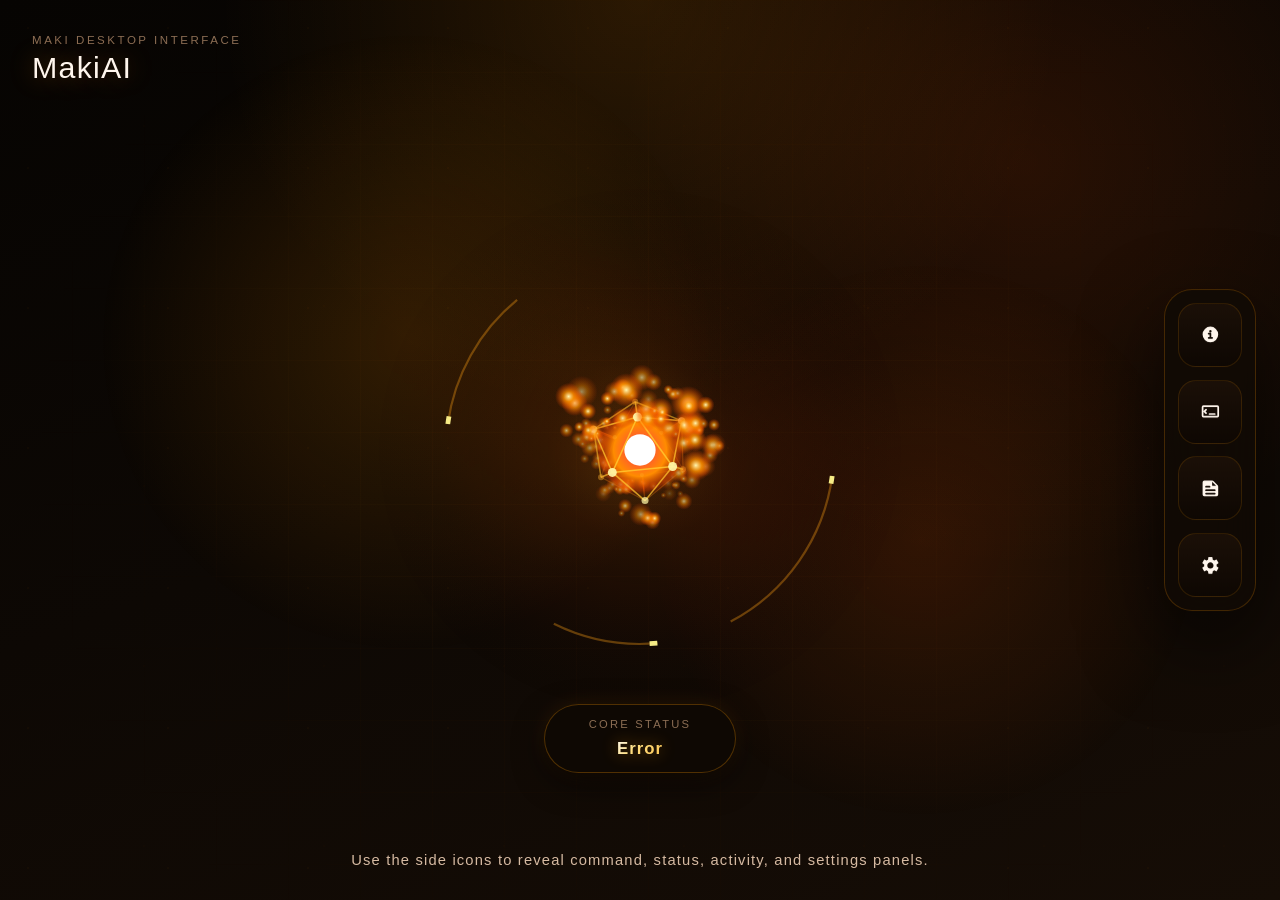
==== commit 04fbd53f: "Implement Weather access" ====
--- a/gui/web_ui/index.html
+++ b/gui/web_ui/index.html
@@ -231,6 +231,11 @@
                             <input type="text" id="setting-wake-word" class="form-control" placeholder="Hey Maki">
                         </div>
                         <div class="form-item">
+                            <label for="setting-user-location" class="form-label">Home Location / City</label>
+                            <input type="text" id="setting-user-location" class="form-control" placeholder="e.g. Cagayan de Oro, Manila, Cebu, Tokyo">
+                            <small class="form-hint">Used for live local weather and morning environmental telemetry</small>
+                        </div>
+                        <div class="form-item">
                             <label for="setting-ptt-hotkey" class="form-label">Push-to-Talk (PTT) Hotkey</label>
                             <input type="text" id="setting-ptt-hotkey" class="form-control" placeholder="right alt">
                             <small class="form-hint">Hold to talk with lapel mic (e.g. right alt, ctrl+space, f8)</small>
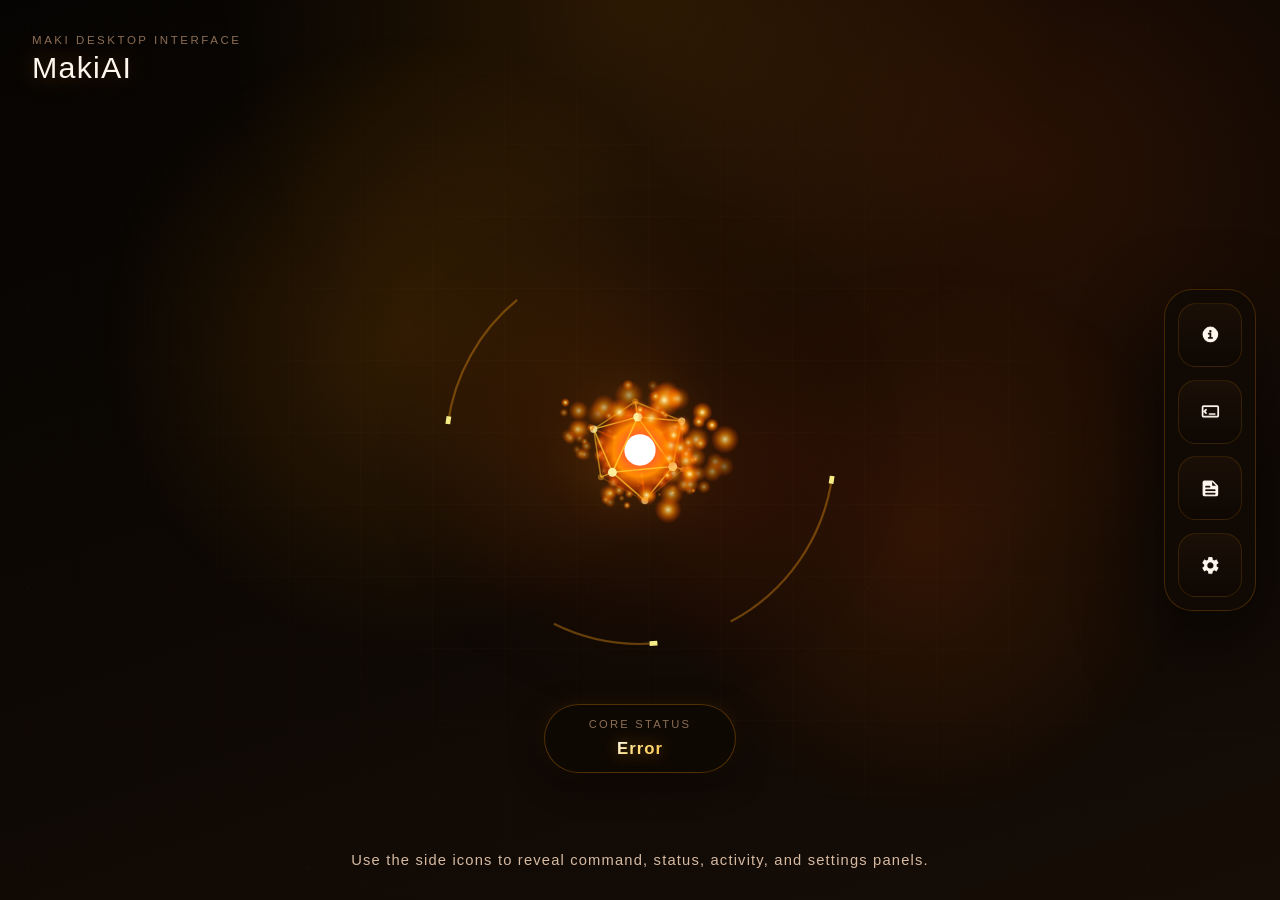
==== commit 8160a2b3: "feat: implement mobile WebRTC phone calling bridge, VAD streaming" ====
--- a/gui/web_ui/index.html
+++ b/gui/web_ui/index.html
@@ -302,6 +302,44 @@
                         </div>
                     </div>
 
+                    <div class="settings-group glass-subpanel">
+                        <h3 class="settings-group-title">
+                            <svg viewBox="0 0 24 24" class="group-icon"><path d="M6.62 10.79c1.44 2.83 3.76 5.14 6.59 6.59l2.2-2.2c.27-.27.67-.36 1.02-.24 1.12.37 2.33.57 3.57.57.55 0 1 .45 1 1V20c0 .55-.45 1-1 1-9.39 0-17-7.61-17-17 0-.55.45-1 1-1h3.5c.55 0 1 .45 1 1 0 1.25.2 2.45.57 3.57.11.35.03.74-.25 1.02l-2.2 2.2Z"/></svg>
+                            Mobile Web Phone Bridge
+                        </h3>
+                        <div class="form-check form-switch mb-2">
+                            <input class="form-check-input" type="checkbox" id="setting-phone-enabled" checked>
+                            <label class="form-check-label" for="setting-phone-enabled">Enable Mobile Web Phone Bridge</label>
+                        </div>
+                        <div class="form-item">
+                            <label class="form-label">Phone Calling URL</label>
+                            <div class="d-flex gap-2">
+                                <input type="text" id="setting-phone-url" class="form-control font-monospace" readonly placeholder="http://192.168.x.x:5050/call" style="font-size: 0.85rem;">
+                                <button type="button" class="btn btn-stark-secondary" id="btn-copy-phone-url" title="Copy URL">
+                                    <svg viewBox="0 0 24 24" style="width: 1.1rem; height: 1.1rem; fill: currentColor;"><path d="M16 1H4c-1.1 0-2 .9-2 2v14h2V3h12V1Zm3 4H8c-1.1 0-2 .9-2 2v14c0 1.1.9 2 2 2h11c1.1 0 2-.9 2-2V7c0-1.1-.9-2-2-2Zm0 16H8V7h11v14Z"/></svg>
+                                </button>
+                                <a href="http://localhost:5050/call" target="_blank" class="btn btn-stark-primary" id="btn-open-phone-url" title="Open Phone Web App">
+                                    <svg viewBox="0 0 24 24" style="width: 1.1rem; height: 1.1rem; fill: currentColor;"><path d="M19 19H5V5h7V3H5c-1.11 0-2 .9-2 2v14c0 1.1.89 2 2 2h14c1.1 0 2-.9 2-2v-7h-2v7ZM14 3v2h3.59l-9.83 9.83 1.41 1.41L19 6.41V10h2V3h-7Z"/></svg>
+                                </a>
+                            </div>
+                            <small class="form-hint">Open this link on your phone (or add to home screen) to call MakiAI</small>
+                        </div>
+                        <div class="row g-2">
+                            <div class="col-6">
+                                <div class="form-item">
+                                    <label for="setting-phone-port" class="form-label">Port</label>
+                                    <input type="number" id="setting-phone-port" class="form-control" value="5050">
+                                </div>
+                            </div>
+                            <div class="col-6">
+                                <div class="form-item">
+                                    <label for="setting-phone-pin" class="form-label">Access PIN (Optional)</label>
+                                    <input type="text" id="setting-phone-pin" class="form-control" placeholder="e.g. 1234">
+                                </div>
+                            </div>
+                        </div>
+                    </div>
+
                     <div class="settings-footer">
                         <div id="settings-status-msg" class="settings-status-msg" hidden></div>
                         <button type="button" class="btn action-btn send-btn w-100" id="save-settings-btn">
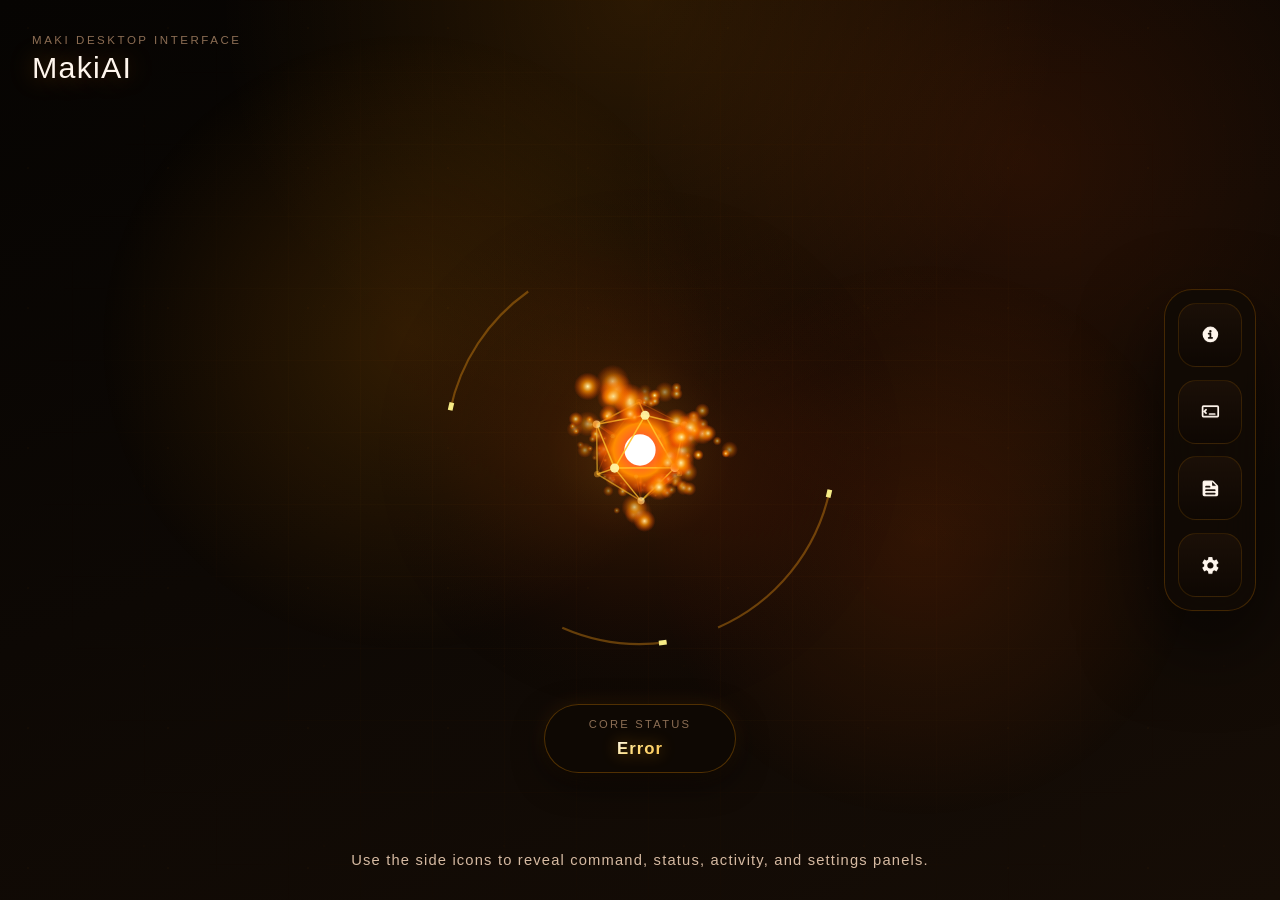
==== commit e61a9fe4: "feat: multi-key rotation pool, startup quota scanner & Whisper hallucination shield" ====
--- a/gui/web_ui/index.html
+++ b/gui/web_ui/index.html
@@ -340,6 +340,45 @@
                         </div>
                     </div>
 
+                    <div class="settings-group glass-subpanel">
+                        <h3 class="settings-group-title">
+                            <svg viewBox="0 0 24 24" class="group-icon"><path d="M20.01 15.38c-1.23 0-2.42-.2-3.53-.56a.977.977 0 0 0-1.01.24l-1.57 1.97c-2.83-1.44-5.15-3.75-6.59-6.59l1.97-1.57c.28-.28.36-.67.25-1.02A11.36 11.36 0 0 1 8.97 4c0-.55-.45-1-1-1H4.5c-.55 0-1 .45-1 1 0 9.39 7.61 17 17 17 .55 0 1-.45 1-1v-3.5c0-.55-.45-1-1-1zM19 12h2a9 9 0 0 0-9-9v2c3.87 0 7 3.13 7 7zm-4 0h2c0-2.76-2.24-5-5-5v2c1.66 0 3 1.34 3 3z"/></svg>
+                            Twilio Live Phone Bridge
+                        </h3>
+                        <div class="form-check form-switch mb-2">
+                            <input class="form-check-input" type="checkbox" id="setting-twilio-enabled">
+                            <label class="form-check-label" for="setting-twilio-enabled">Enable Twilio Live Phone Calling</label>
+                        </div>
+                        <div class="form-item">
+                            <label for="setting-twilio-sid" class="form-label">Twilio Account SID</label>
+                            <input type="text" id="setting-twilio-sid" class="form-control font-monospace" placeholder="AC...">
+                        </div>
+                        <div class="form-item">
+                            <label for="setting-twilio-token" class="form-label">Twilio Auth Token</label>
+                            <div class="password-input-wrap">
+                                <input type="password" id="setting-twilio-token" class="form-control" placeholder="Auth Token...">
+                                <button type="button" class="btn-toggle-vis" data-target="setting-twilio-token" title="Toggle visibility">
+                                    <svg viewBox="0 0 24 24" class="vis-icon" aria-hidden="true" style="width: 1.1rem; height: 1.1rem; fill: currentColor;"><path d="M12 4.5C7 4.5 2.73 7.61 1 12c1.73 4.39 6 7.5 11 7.5s9.27-3.11 11-7.5c-1.73-4.39-6-7.5-11-7.5ZM12 17c-2.76 0-5-2.24-5-5s2.24-5 5-5 5 2.24 5 5-2.24 5-5 5Zm0-8c-1.66 0-3 1.34-3 3s1.34 3 3 3 3-1.34 3-3-1.34-3-3-3Z"/></svg>
+                                </button>
+                            </div>
+                        </div>
+                        <div class="row g-2">
+                            <div class="col-6">
+                                <div class="form-item">
+                                    <label for="setting-twilio-phone" class="form-label">Twilio Virtual Number</label>
+                                    <input type="text" id="setting-twilio-phone" class="form-control font-monospace" placeholder="+1...">
+                                </div>
+                            </div>
+                            <div class="col-6">
+                                <div class="form-item">
+                                    <label for="setting-twilio-caller" class="form-label">Authorized Caller (Your #)</label>
+                                    <input type="text" id="setting-twilio-caller" class="form-control font-monospace" placeholder="+639...">
+                                </div>
+                            </div>
+                        </div>
+                        <small class="form-hint mt-2 d-block">Webhook URL: <code>https://&lt;your-tunnel-url&gt;/voice/incoming</code> (HTTP POST)</small>
+                    </div>
+
                     <div class="settings-footer">
                         <div id="settings-status-msg" class="settings-status-msg" hidden></div>
                         <button type="button" class="btn action-btn send-btn w-100" id="save-settings-btn">
--- a/gui/web_ui/css/style.css
+++ b/gui/web_ui/css/style.css
@@ -847,6 +847,24 @@
     overflow: hidden;
 }
 
+.modal-header {
+    padding: 1.25rem 1.5rem;
+    border-bottom: 1px solid rgba(255, 153, 0, 0.15);
+    display: flex;
+    align-items: center;
+    justify-content: space-between;
+    flex-shrink: 0;
+}
+
+.modal-body {
+    padding: 1.25rem 1.5rem;
+    overflow-y: auto;
+    max-height: calc(88vh - 5rem);
+    flex-grow: 1;
+    scrollbar-width: thin;
+    scrollbar-color: rgba(255, 153, 0, 0.3) transparent;
+}
+
 .modal-header-icon-wrap,
 .modal-icon-badge {
     width: 2.5rem;
@@ -1067,6 +1085,21 @@
     align-items: center;
 }
 
+.text-light {
+    color: #fff4e6 !important;
+}
+
+.text-muted {
+    color: #a89482 !important;
+}
+
+.timeline-container {
+    padding-top: 6px;
+    padding-bottom: 6px;
+    scrollbar-width: thin;
+    scrollbar-color: rgba(255, 153, 0, 0.3) transparent;
+}
+
 .timeline-badge {
     background: rgba(255, 149, 0, 0.16);
     color: var(--accent-warm);
